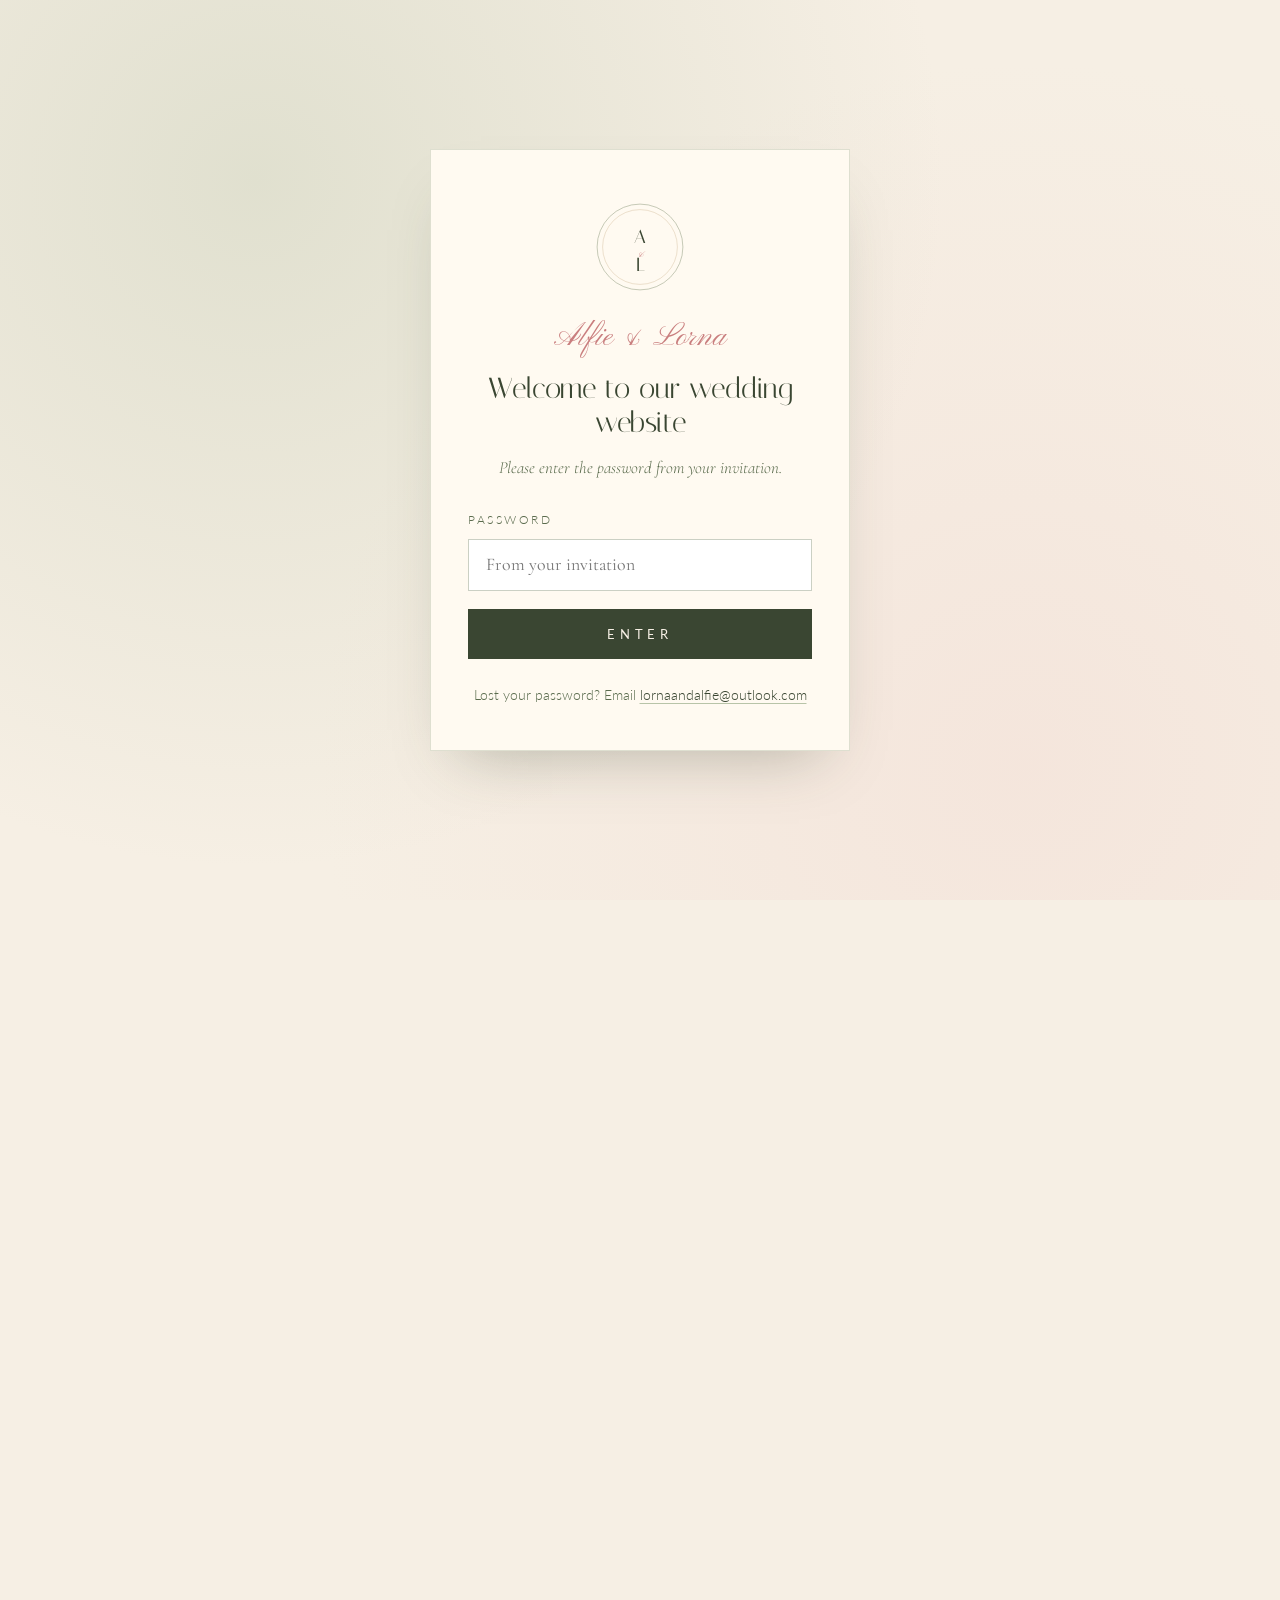
==== index.html @ 6057739e "RSVP reply-by date: 1st September -> 1st October (home widget, RSVP lead + meta tags) Co-Authored-By" ====
<!DOCTYPE html>
<html lang="en-GB">
<head>
  <meta charset="UTF-8" />
  <script>document.documentElement.className += " js";</script>
  <meta name="viewport" content="width=device-width, initial-scale=1.0, viewport-fit=cover" />
  <meta name="theme-color" content="#f6efe4" />
  <!-- Private wedding site. Kept out of search engines: see also robots.txt -->
  <meta name="robots" content="noindex, nofollow" />

  <title>Alfie &amp; Lorna · 15 May 2027 · Fruin Farm, Loch Lomond</title>
  <meta name="description" content="Alfie and Lorna are getting married on Saturday 15 May 2027 at Fruin Farm, Glen Fruin, Loch Lomond. Travel, where to stay, the order of the day and RSVP inside." />
  <link rel="canonical" href="https://www.alflorna.com/" />

  <!-- Social share card (WhatsApp / iMessage / Facebook) -->
  <meta property="og:type" content="website" />
  <meta property="og:site_name" content="Alfie &amp; Lorna" />
  <meta property="og:title" content="Alfie &amp; Lorna · 15 May 2027 · Fruin Farm, Loch Lomond" />
  <meta property="og:description" content="Alfie and Lorna are getting married on Saturday 15 May 2027 at Fruin Farm, Glen Fruin, Loch Lomond. Travel, where to stay, the order of the day and RSVP inside." />
  <meta property="og:locale" content="en_GB" />
  <meta property="og:url" content="https://www.alflorna.com/" />
  <meta property="og:image" content="https://www.alflorna.com/brand_assets/header_glen.jpg" />
  <meta property="og:image:alt" content="Glen Fruin, looking over the hills near Fruin Farm" />
  <meta name="twitter:card" content="summary_large_image" />
  <meta name="twitter:image" content="https://www.alflorna.com/brand_assets/header_glen.jpg" />
  <meta name="twitter:title" content="Alfie &amp; Lorna · 15 May 2027 · Fruin Farm, Loch Lomond" />
  <meta name="twitter:description" content="Alfie and Lorna are getting married on Saturday 15 May 2027 at Fruin Farm, Glen Fruin, Loch Lomond. Travel, where to stay, the order of the day and RSVP inside." />
  <link rel="icon" href="/favicon.svg" type="image/svg+xml" />
  <link rel="preconnect" href="https://fonts.googleapis.com" />
  <link rel="preconnect" href="https://fonts.gstatic.com" crossorigin />
  <link href="https://fonts.googleapis.com/css2?family=Cormorant+Garamond:ital,wght@0,400;0,500;0,600;1,400&family=Italiana&family=Lato:wght@300;400;700&family=Pinyon+Script&display=swap" rel="stylesheet" />
  <link rel="stylesheet" href="styles.css?v=20260729-72" />

  <script type="application/ld+json">
  {
    "@context": "https://schema.org",
    "@type": "Event",
    "name": "The Wedding of Alfie & Lorna",
    "startDate": "2027-05-15T13:30:00+01:00",
    "eventStatus": "https://schema.org/EventScheduled",
    "eventAttendanceMode": "https://schema.org/OfflineEventAttendanceMode",
    "description": "The wedding of Alfie & Lorna at Fruin Farm, Glen Fruin, Loch Lomond, Scotland.",
    "location": {
      "@type": "Place",
      "name": "Fruin Farm",
      "address": {
        "@type": "PostalAddress",
        "streetAddress": "Glen Fruin",
        "addressLocality": "Helensburgh",
        "postalCode": "G84 9EE",
        "addressRegion": "Argyll and Bute",
        "addressCountry": "GB"
      },
      "geo": {
        "@type": "GeoCoordinates",
        "latitude": 56.0157,
        "longitude": -4.7270
      }
    }
  }
  </script>
</head><body class="home">
<!-- ============ INTRO ANIMATION ============ -->
  <div id="intro" class="intro">
    <div class="intro-half intro-left" aria-hidden="true"></div>
    <div class="intro-half intro-right" aria-hidden="true"></div>
    <div class="intro-mark">
      <svg viewBox="0 0 200 200" xmlns="http://www.w3.org/2000/svg">
        <circle cx="100" cy="100" r="78" fill="none" stroke="#7d8a6b" stroke-width="0.8" class="intro-ring" />
        <circle cx="100" cy="100" r="68" fill="none" stroke="#b89968" stroke-width="0.5" class="intro-ring intro-ring-2" />
        <text x="100" y="92" text-anchor="middle" font-family="Italiana, serif" font-size="34" fill="#3a4632">A</text>
        <text x="100" y="118" text-anchor="middle" font-family="Pinyon Script, cursive" font-size="22" fill="#c97e7e" font-style="italic">&amp;</text>
        <text x="100" y="144" text-anchor="middle" font-family="Italiana, serif" font-size="34" fill="#3a4632">L</text>
      </svg>
    </div>
  </div>

<!-- ============ DRIFTING LEAVES BACKDROP ============ -->
  <div class="leaves" aria-hidden="true">
    <span class="leaf leaf-1"></span>
    <span class="leaf leaf-2"></span>
    <span class="leaf leaf-3"></span>
    <span class="leaf leaf-4"></span>
    <span class="leaf leaf-5"></span>
    <span class="leaf leaf-6"></span>
    <span class="leaf leaf-7"></span>
    <span class="leaf leaf-8"></span>
    <span class="leaf leaf-9"></span>
  </div>

  <!-- Right-rail navigator removed -->

<!-- ============ GUEST LOGIN GATE ============ -->
  <div id="gate" class="gate" hidden>
    <div class="gate-card">
      <svg viewBox="0 0 200 200" class="gate-mark" aria-hidden="true">
        <circle cx="100" cy="100" r="78" fill="none" stroke="#7d8a6b" stroke-width="0.8" />
        <circle cx="100" cy="100" r="68" fill="none" stroke="#b89968" stroke-width="0.5" />
        <text x="100" y="92" text-anchor="middle" font-family="Italiana, serif" font-size="34" fill="#3a4632">A</text>
        <text x="100" y="118" text-anchor="middle" font-family="Pinyon Script, cursive" font-size="22" fill="#c97e7e" font-style="italic">&amp;</text>
        <text x="100" y="144" text-anchor="middle" font-family="Italiana, serif" font-size="34" fill="#3a4632">L</text>
      </svg>
      <p class="gate-eyebrow">Alfie &amp; Lorna</p>
      <p class="gate-title">Welcome to our wedding website</p>
      <p class="gate-lead">Please enter the password from your invitation.</p>
      <form id="gate-form" class="gate-form">
        <label>Password
          <input type="password" id="gate-pass" autocomplete="current-password" placeholder="From your invitation" required />
        </label>
        <button type="submit" class="primary-btn">Enter</button>
        <p id="gate-error" class="gate-error" hidden></p>
      </form>
      <p class="gate-help">Lost your password? Email <a href="mailto:lornaandalfie@outlook.com">lornaandalfie@outlook.com</a></p>
    </div>
  </div>

  <div class="nav-backdrop" id="nav-backdrop" aria-hidden="true"></div>

  <main id="site-view">

    <!-- ============ TOP NAV ============ -->
    <nav class="topnav" id="topnav">
      <a href="/" class="brand" aria-label="Alfie and Lorna home">
        <svg viewBox="0 0 140 60" width="140" height="60">
          <text x="70" y="44" text-anchor="middle" font-family="Italiana, serif" font-size="44" fill="currentColor" letter-spacing="2">A<tspan fill="#c97e7e" font-family="Pinyon Script, cursive" font-size="36" dx="6" dy="-4">&amp;</tspan><tspan dx="6" dy="4">L</tspan></text>
        </svg>
      </a>
      <div class="nav-countdown" aria-label="Countdown to the wedding">
        <span class="cd-title">Countdown</span>
        <span class="cd-units"><span><b data-cd="days">--</b>d</span><span><b data-cd="hours">--</b>h</span><span><b data-cd="minutes">--</b>m</span><span><b data-cd="seconds">--</b>s</span></span>
      </div>
      <button class="nav-toggle" id="nav-toggle" aria-label="Open menu" aria-expanded="false">
        <span></span><span></span><span></span>
      </button>
      <ul id="nav-menu">
        <li><a href="/">Home</a></li>
        <li><a href="/day">The Day</a></li>
        <li class="nav-dropdown">
          <button type="button" class="nav-drop-btn" id="nav-drop-btn" aria-expanded="false" aria-haspopup="true">
            Info
            <svg viewBox="0 0 24 24" width="12" height="12" aria-hidden="true"><path d="M5 9 L12 16 L19 9" fill="none" stroke="currentColor" stroke-width="2" stroke-linecap="round" stroke-linejoin="round"/></svg>
          </button>
          <ul class="nav-drop-menu" id="nav-drop-menu" hidden>
            <li><a href="/#story">Our Story</a></li>
            <li><a href="/venue">Venue</a></li>
            <li><a href="/travel">Travel &amp; Stay</a></li>
            <li><a href="/gallery">Gallery</a></li>
            <li><a href="/dress">Dress Code</a></li>
            <li><a href="/faq">FAQs</a></li>
          </ul>
        </li>
        <li><a href="/rsvp" class="nav-rsvp">RSVP</a></li>
      </ul>
    </nav>

<!-- ============ HERO ============ -->
    <header class="hero">
      <div class="hero-bg" aria-hidden="true"></div>
      <div class="hero-wildlife" aria-hidden="true">
        <!-- Branch top-left (shortened) -->
        <svg class="branch branch-tl" viewBox="0 0 300 200">
          <g fill="none" stroke="#5a6b4d" stroke-width="1.4" stroke-linecap="round" class="draw-path">
            <path d="M0 30 Q50 45 110 80" />
            <path d="M70 60 Q85 50 100 55" />
          </g>
          <g class="bloom">
            <ellipse cx="100" cy="55" rx="9" ry="4" fill="#7d8a6b" transform="rotate(-25 100 55)" opacity="0.85"/>
            <circle cx="120" cy="78" r="6" fill="#c97e7e"/>
            <circle cx="115" cy="73" r="3" fill="#e8c4a8"/>
            <circle cx="125" cy="82" r="3" fill="#e8c4a8"/>
          </g>
        </svg>

        <!-- Branch bottom-right -->
        <svg class="branch branch-br" viewBox="0 0 300 200">
          <g fill="none" stroke="#5a6b4d" stroke-width="1.4" stroke-linecap="round" class="draw-path">
            <path d="M300 170 Q240 150 190 120 T80 70" />
            <path d="M230 140 Q215 150 200 145" />
            <path d="M160 105 Q145 115 130 110" />
            <path d="M100 80 Q85 90 70 85" />
          </g>
          <g class="bloom">
            <ellipse cx="200" cy="145" rx="9" ry="4" fill="#7d8a6b" transform="rotate(25 200 145)" opacity="0.85"/>
            <ellipse cx="130" cy="110" rx="9" ry="4" fill="#7d8a6b" transform="rotate(15 130 110)" opacity="0.85"/>
            <circle cx="180" cy="122" r="6" fill="#c97e7e"/>
            <circle cx="175" cy="117" r="3" fill="#e8c4a8"/>
            <circle cx="110" cy="92" r="5" fill="#c97e7e"/>
          </g>
        </svg>

      </div>

      <div class="hero-inner">
        <p class="hero-mini">We're getting married!</p>
        <h1 class="couple-names">
          <span>Alfie</span>
          <span class="amp">&amp;</span>
          <span>Lorna</span>
        </h1>
        <div class="hero-countdown" aria-label="Countdown to the wedding">
          <span class="hc-label">Countdown</span>
          <span class="hc-row">
            <span><b data-cd="days">--</b>d</span>
            <span><b data-cd="hours">--</b>h</span>
            <span><b data-cd="minutes">--</b>m</span>
            <span><b data-cd="seconds">--</b>s</span>
          </span>
        </div>
        <p class="hero-date-num reveal">15 . 05 . 27</p>
        <p class="hero-venue-min reveal">Fruin Farm · Loch Lomond</p>
      </div>
    </header>

    <!-- ============ EXPLORE WIDGETS ============ -->
    <section id="explore" class="section section-blush">
      <p class="section-eyebrow reveal">Find your way</p>
      <h2 class="reveal">Everything you need</h2>
      <p class="lead reveal">We can't wait to celebrate with you. Everything you need is below: timings, travel, where to stay and how to RSVP, each on its own page.</p>
      <div class="widget-grid">
        <a class="widget-card reveal" href="/day">
          <div class="widget-img"><img src="brand_assets/inside_barn.webp" alt="Inside the barn at Fruin Farm, dressed for a wedding" loading="lazy" /></div>
          <div class="widget-body"><h3>The Day</h3><p>The order of celebrations, from 1&nbsp;pm arrival to home time at midnight.</p><span class="widget-btn">See the schedule →</span></div>
        </a>
        <a class="widget-card reveal" href="/venue">
          <div class="widget-img"><img src="brand_assets/outside_barn.jpg" alt="The whitewashed barn at Fruin Farm" loading="lazy" /></div>
          <div class="widget-body"><h3>The Venue</h3><p>A working farm in Glen Fruin, with map and directions.</p><span class="widget-btn">Visit the venue →</span></div>
        </a>
        <a class="widget-card reveal" href="/travel">
          <div class="widget-img"><img src="brand_assets/header_glen.jpg" alt="Morning mist over Glen Fruin" loading="lazy" /></div>
          <div class="widget-body"><h3>Travel &amp; Stay</h3><p>Taxis, trains, the venue's own accommodation list, and how to get home at midnight.</p><span class="widget-btn">Plan your trip →</span></div>
        </a>
        <a class="widget-card reveal" href="/travel#things">
          <div class="widget-img"><img src="brand_assets/alpaca.webp" alt="A Fruin Farm alpaca" loading="lazy" /></div>
          <div class="widget-body"><h3>Things to Do</h3><p>Make a weekend of it. Loch Lomond walks, cruises, distilleries and alpacas.</p><span class="widget-btn">Explore the area →</span></div>
        </a>
        <a class="widget-card reveal" href="/dress">
          <div class="widget-img"><img src="brand_assets/tartan.jpg" alt="Robertson Hunting Ancient tartan" loading="lazy" /></div>
          <div class="widget-body"><h3>Dress Code</h3><p>A Touch of Tartan. What to wear, our colours and both tartans.</p><span class="widget-btn">What to wear →</span></div>
        </a>
        <a class="widget-card reveal" href="/gallery">
          <div class="widget-img"><img src="brand_assets/alfnlorna2.jpg" alt="Alfie and Lorna" loading="lazy" style="object-position: center 10%" /></div>
          <div class="widget-body"><h3>Gallery</h3><p>A few of our favourite photos.</p><span class="widget-btn">Have a look →</span></div>
        </a>
        <a class="widget-card reveal" href="/faq">
          <div class="widget-img"><img src="brand_assets/fruin_farm_lamb.jpg" alt="A lamb at Fruin Farm" loading="lazy" /></div>
          <div class="widget-body"><h3>FAQs &amp; Gifts</h3><p>Children, plus ones, parking and gifts. All the practical questions answered.</p><span class="widget-btn">Read the FAQs →</span></div>
        </a>
        <a class="widget-card widget-card-rsvp reveal" href="/rsvp">
          <div class="widget-body"><h3>RSVP</h3><p>Please reply by 1st October. It only takes a minute.</p><span class="widget-btn widget-btn-light">RSVP now →</span></div>
        </a>
      </div>
    </section>

<!-- Tartan banner (Scottish accent) -->

    <div class="tartan-stripe" aria-hidden="true"></div>

<!-- ============ OUR STORY ============ -->
    <section id="story" class="section section-cream story-section">
      <p class="section-eyebrow reveal">Our Story</p>
      <h2 class="reveal">How we got here</h2>
      <p class="lead reveal">The road to Fruin Farm so far, with more chapters and photos to come.</p>

      <div class="story-tree reveal">
        <svg class="story-svg" viewBox="0 0 1000 1075" xmlns:xlink="http://www.w3.org/1999/xlink" role="img" aria-label="Timeline of Alfie and Lorna's story from meeting in 2022 to marrying in 2027">
          <defs>
            <clipPath id="clip-alfie"><circle cx="80" cy="108" r="55"/></clipPath>
            <clipPath id="clip-lorna"><circle cx="235" cy="108" r="55"/></clipPath>
            <clipPath id="clip-us"><circle cx="500" cy="898" r="145"/></clipPath>
          </defs>

          <g class="tl-node">
            <image href="brand_assets/alfyoung_face.jpg?v=2" x="25" y="53" width="110" height="110" clip-path="url(#clip-alfie)" preserveAspectRatio="xMidYMin slice"/>
            <circle cx="80" cy="108" r="55" fill="none" stroke="#7d8a6b" stroke-width="2.5"/>
            <text x="80" y="36" text-anchor="middle" font-family="'Pinyon Script', cursive" font-size="28" fill="#a85f5f">Alfie</text>
          </g>
          <g class="tl-node">
            <image href="brand_assets/babylorna_face.jpg" x="180" y="53" width="110" height="110" clip-path="url(#clip-lorna)" preserveAspectRatio="xMidYMid slice"/>
            <circle cx="235" cy="108" r="55" fill="none" stroke="#7d8a6b" stroke-width="2.5"/>
            <text x="235" y="36" text-anchor="middle" font-family="'Pinyon Script', cursive" font-size="28" fill="#a85f5f">Lorna</text>
          </g>

          <path d="M80 166 C84 196 104 224 110 252 M235 166 C222 200 154 216 118 250" fill="none" stroke="#7d8a6b" stroke-width="2" stroke-dasharray="6 6" stroke-linecap="round"/>

          <path d="M118 246 C112 258 110 263 110 270 C140 262 170 262 200 270 C250 281 450 259 500 270 C550 281 750 259 800 270 C818 274 834 272 845 270 A55 55 0 0 1 900 325 V415 A55 55 0 0 1 845 470 C834 472 818 476 800 470 C750 459 550 481 500 470 C450 459 250 481 200 470 C182 466 166 468 155 470 A55 55 0 0 0 100 525 V615 A55 55 0 0 0 155 670 C175 664 185 665 200 670 C250 680 450 660 500 670 C550 680 760 662 810 670 C832 673 856 671 880 670 C948 670 956 738 880 762 C790 790 600 782 528 760" fill="none" stroke="#7d8a6b" stroke-width="2.2" stroke-dasharray="7 7" stroke-linecap="round"/>

          <g class="tl-node">
            <rect x="125" y="208" width="150" height="40" rx="20" fill="#fffaf1" stroke="#7d8a6b" stroke-width="2"/>
            <text x="200" y="235" text-anchor="middle" font-size="22" font-family="'Cormorant Garamond', serif" fill="#3a4632">5 July 2022</text>
            <circle cx="200" cy="270" r="7" fill="#c97e7e" stroke="#fffaf1" stroke-width="2"/>
            <text x="200" y="316" text-anchor="middle" font-size="22" font-family="'Cormorant Garamond', serif" font-style="italic" fill="#a85f5f">We met</text>
            </g>
          <g class="tl-node">
            <rect x="425" y="208" width="150" height="40" rx="20" fill="#fffaf1" stroke="#7d8a6b" stroke-width="2"/>
            <text x="500" y="235" text-anchor="middle" font-size="22" font-family="'Cormorant Garamond', serif" fill="#3a4632">Dec 2022</text>
            <circle cx="500" cy="270" r="7" fill="#c97e7e" stroke="#fffaf1" stroke-width="2"/>
            <text x="500" y="316" text-anchor="middle" font-size="22" font-family="'Cormorant Garamond', serif" font-style="italic" fill="#a85f5f">First trip abroad, Bruges</text>
            </g>
          <g class="tl-node">
            <rect x="725" y="208" width="150" height="40" rx="20" fill="#fffaf1" stroke="#7d8a6b" stroke-width="2"/>
            <text x="800" y="235" text-anchor="middle" font-size="22" font-family="'Cormorant Garamond', serif" fill="#3a4632">Aug 2023</text>
            <circle cx="800" cy="270" r="7" fill="#c97e7e" stroke="#fffaf1" stroke-width="2"/>
            <text x="800" y="316" text-anchor="middle" font-size="22" font-family="'Cormorant Garamond', serif" font-style="italic" fill="#a85f5f">3 weeks interrailing in Europe</text>
            </g>
          <g class="tl-node">
            <rect x="725" y="408" width="150" height="40" rx="20" fill="#fffaf1" stroke="#7d8a6b" stroke-width="2"/>
            <text x="800" y="435" text-anchor="middle" font-size="22" font-family="'Cormorant Garamond', serif" fill="#3a4632">1 Dec 2023</text>
            <circle cx="800" cy="470" r="7" fill="#c97e7e" stroke="#fffaf1" stroke-width="2"/>
            <text x="800" y="516" text-anchor="middle" font-size="22" font-family="'Cormorant Garamond', serif" font-style="italic" fill="#a85f5f">We moved in together</text>
            </g>
          <g class="tl-node">
            <rect x="425" y="408" width="150" height="40" rx="20" fill="#fffaf1" stroke="#7d8a6b" stroke-width="2"/>
            <text x="500" y="435" text-anchor="middle" font-size="22" font-family="'Cormorant Garamond', serif" fill="#3a4632">August 2024</text>
            <circle cx="500" cy="470" r="7" fill="#c97e7e" stroke="#fffaf1" stroke-width="2"/>
            <text x="500" y="516" text-anchor="middle" font-size="22" font-family="'Cormorant Garamond', serif" font-style="italic" fill="#a85f5f">3 weeks in the Balkans</text>
            </g>
          <g class="tl-node">
            <rect x="125" y="408" width="150" height="40" rx="20" fill="#f3dcd4" stroke="#c97e7e" stroke-width="2"/>
            <text x="200" y="435" text-anchor="middle" font-size="22" font-family="'Cormorant Garamond', serif" fill="#3a4632">30 Dec 2024</text>
            <circle cx="200" cy="470" r="7" fill="#c97e7e" stroke="#fffaf1" stroke-width="2"/>
            <text x="200" y="516" text-anchor="middle" font-size="22" font-family="'Cormorant Garamond', serif" font-style="italic" fill="#a85f5f">Engaged in Amsterdam!</text>
            </g>
          <g class="tl-node">
            <rect x="125" y="608" width="150" height="40" rx="20" fill="#fffaf1" stroke="#7d8a6b" stroke-width="2"/>
            <text x="200" y="635" text-anchor="middle" font-size="22" font-family="'Cormorant Garamond', serif" fill="#3a4632">August 2025</text>
            <circle cx="200" cy="670" r="7" fill="#c97e7e" stroke="#fffaf1" stroke-width="2"/>
            <text x="200" y="716" text-anchor="middle" font-size="22" font-family="'Cormorant Garamond', serif" font-style="italic" fill="#a85f5f">3 weeks touring Scotland</text>
            </g>
          <g class="tl-node">
            <rect x="425" y="608" width="150" height="40" rx="20" fill="#fffaf1" stroke="#7d8a6b" stroke-width="2"/>
            <text x="500" y="635" text-anchor="middle" font-size="22" font-family="'Cormorant Garamond', serif" fill="#3a4632">August 2026</text>
            <circle cx="500" cy="670" r="7" fill="#c97e7e" stroke="#fffaf1" stroke-width="2"/>
            <text x="500" y="716" text-anchor="middle" font-size="22" font-family="'Cormorant Garamond', serif" font-style="italic" fill="#a85f5f">Cycling the Hebridean Way</text>
            </g>
          <g class="tl-node">
            <rect x="705" y="592" width="200" height="56" rx="28" fill="#f7ecd8" stroke="#b89968" stroke-width="2.5"/>
            <text x="805" y="628" text-anchor="middle" font-size="27" font-family="'Cormorant Garamond', serif" fill="#3a4632">15 May 2027</text>
            <circle cx="805" cy="670" r="7" fill="#c97e7e" stroke="#fffaf1" stroke-width="2"/>
            <text x="805" y="716" text-anchor="middle" font-size="22" font-family="'Cormorant Garamond', serif" font-style="italic" fill="#a85f5f">We're getting married!!!</text>
            </g>

          <g class="tl-node" id="tl-us" style="cursor:pointer">
            <image href="brand_assets/alfnlorna.jpg" x="355" y="753" width="290" height="290" clip-path="url(#clip-us)" preserveAspectRatio="xMidYMid slice"/>
            <circle cx="500" cy="898" r="145" fill="none" stroke="#b89968" stroke-width="4.5"/>
            <text x="705" y="975" text-anchor="middle" font-family="'Pinyon Script', cursive" font-size="36" fill="#a85f5f">Us</text>
          </g>
        </svg>

        <!-- Vertical timeline for narrow screens (scroll up/down, no sideways scroll) -->
        <div class="story-vertical">
          <div class="sv-photos">
            <div class="sv-figure">
              <span class="sv-name">Alfie</span>
              <div class="sv-photo"><img src="brand_assets/alfyoung_face.jpg?v=2" alt="Young Alfie" loading="lazy"></div>
            </div>
            <div class="sv-figure">
              <span class="sv-name">Lorna</span>
              <div class="sv-photo"><img src="brand_assets/babylorna_face.jpg" alt="Baby Lorna" loading="lazy"></div>
            </div>
          </div>
          <svg class="sv-branches" viewBox="0 0 100 60" preserveAspectRatio="none" aria-hidden="true">
            <path d="M35 0 C35 34 50 30 50 60"/>
            <path d="M65 0 C65 34 50 30 50 60"/>
          </svg>
          <div class="sv-listwrap">
          <svg class="sv-snake" preserveAspectRatio="none" aria-hidden="true"><path d=""/></svg>
          <ol class="sv-list">
            <li><span class="sv-date">5 July 2022</span><span class="sv-cap">We met</span></li>
            <li><span class="sv-date">Dec 2022</span><span class="sv-cap">First trip abroad, Bruges</span></li>
            <li><span class="sv-date">Aug 2023</span><span class="sv-cap">3 weeks interrailing in Europe</span></li>
            <li><span class="sv-date">1 Dec 2023</span><span class="sv-cap">We moved in together</span></li>
            <li><span class="sv-date">August 2024</span><span class="sv-cap">3 weeks in the Balkans</span></li>
            <li><span class="sv-date">30 Dec 2024</span><span class="sv-cap">Engaged in Amsterdam!</span></li>
            <li><span class="sv-date">August 2025</span><span class="sv-cap">3 weeks touring Scotland</span></li>
            <li><span class="sv-date">August 2026</span><span class="sv-cap">Cycling the Hebridean Way</span></li>
            <li class="sv-wed"><span class="sv-date">15 May 2027</span><span class="sv-cap">We're getting married!!!</span></li>
          </ol>
          </div>
          <div class="sv-us">
            <div class="sv-photo sv-photo-us"><img src="brand_assets/alfnlorna.jpg" alt="Alfie and Lorna" loading="lazy"></div>
            <span class="sv-name">Us</span>
          </div>
        </div>
      </div>
    </section>


    <div class="tartan-stripe tartan-stripe-footer" aria-hidden="true"></div>

<!-- ============ FOOTER ============ -->
    <footer class="site-footer">
      <div class="footer-mark">
        <svg viewBox="0 0 100 100">
          <circle cx="50" cy="50" r="40" fill="none" stroke="#b89968" stroke-width="0.6"/>
          <text x="50" y="46" text-anchor="middle" font-family="Italiana, serif" font-size="22" fill="#f6efe4">A</text>
          <text x="50" y="62" text-anchor="middle" font-family="Pinyon Script, cursive" font-size="14" fill="#c97e7e">&amp;</text>
          <text x="50" y="78" text-anchor="middle" font-family="Italiana, serif" font-size="22" fill="#f6efe4">L</text>
        </svg>
      </div>
      <p class="footer-line">Alfie &amp; Lorna · Fruin Farm · 15 May 2027</p>
      <p class="muted">Questions? <a href="mailto:lornaandalfie@outlook.com">lornaandalfie@outlook.com</a></p>
      <p class="footer-credit"><span class="saltire" aria-label="Scotland" title="Scotland"></span></p>
      <p class="footer-by">Website by <a href="https://autoeight.ai/" target="_blank" rel="noopener">Autoeight AI</a></p>
    </footer>
  </main>

  <script src="guests.js?v=20260729-5"></script>
  <script src="app.js?v=20260729-27"></script>
</body>
</html>
---- styles.css ----
/* =========================================================
   Alfie & Lorna — elegant, classic, floral, Scottish wildlife
   ========================================================= */

:root {
  --cream: #f6efe4;
  --cream-2: #ede4d3;
  --paper: #fffaf1;
  --sage: #b8c4a8;
  --sage-deep: #7d8a6b;
  --sage-deeper: #5a6b4d;
  --forest: #3a4632;
  --blush: #f3dcd4;
  --blush-soft: #faece6;
  --blush-deep: #c97e7e;
  --peach: #e8c4a8;
  --fox: #a85a3a;
  --gold: #b89968;
  --ink: #2a2620;

  --serif: 'Cormorant Garamond', 'Garamond', serif;
  --display: 'Italiana', 'Cormorant Garamond', serif;
  --script: 'Pinyon Script', 'Brush Script MT', cursive;
  --sans: 'Lato', system-ui, sans-serif;

  --shadow-soft: 0 20px 50px -25px rgba(58, 70, 50, 0.25);
  --shadow-lift: 0 30px 60px -30px rgba(58, 70, 50, 0.35);
}

* { box-sizing: border-box; }

html { scroll-behavior: smooth; }

html, body {
  margin: 0;
  padding: 0;
  background: var(--cream);
  color: var(--ink);
  font-family: var(--sans);
  font-weight: 300;
  line-height: 1.7;
  font-size: 17px;
  -webkit-font-smoothing: antialiased;
  overflow-x: hidden;
}

/* Subtle paper texture */
body::before {
  content: "";
  position: fixed;
  inset: 0;
  pointer-events: none;
  z-index: 1;
  opacity: 0.35;
  mix-blend-mode: multiply;
  background-image:
    radial-gradient(circle at 20% 30%, rgba(184, 153, 104, 0.05) 1px, transparent 1px),
    radial-gradient(circle at 70% 80%, rgba(125, 138, 107, 0.05) 1px, transparent 1px);
  background-size: 4px 4px, 7px 7px;
}

h1, h2, h3, h4 {
  font-family: var(--serif);
  font-weight: 500;
  letter-spacing: 0.01em;
  margin: 0 0 0.6em;
  color: var(--forest);
}

/* .page-title is the single <h1> on the inner pages. It must render exactly
   like an h2 — the change is document structure, not design. */
h2,
.page-title {
  font-family: var(--display);
  font-size: clamp(2.2rem, 5vw, 4rem);
  text-align: center;
  margin-bottom: 0.4em;
  line-height: 1.05;
}

h3 { font-size: 1.4rem; font-style: italic; font-weight: 500; }
h4 { font-size: 1.2rem; font-style: italic; font-weight: 500; }

a {
  color: var(--forest);
  text-decoration: underline;
  text-decoration-color: var(--sage);
  text-underline-offset: 3px;
  transition: color .25s, text-decoration-color .25s;
}
a:hover { color: var(--blush-deep); text-decoration-color: var(--blush-deep); }

.section-eyebrow {
  text-align: center;
  font-family: var(--script);
  font-size: 2rem;
  color: var(--blush-deep);
  margin: 0 0 0.2em;
  letter-spacing: 0.02em;
}

.lead {
  text-align: center;
  font-family: var(--serif);
  font-style: italic;
  font-size: clamp(1.05rem, 1.6vw, 1.25rem);
  color: var(--sage-deeper);
  max-width: 680px;
  margin: 0 auto 3.5rem;
}

.subhead {
  text-align: center;
  font-family: var(--display);
  font-size: clamp(1.6rem, 3vw, 2.2rem);
  margin: 5rem 0 2rem;
  color: var(--forest);
}

.amp {
  font-family: var(--script);
  color: var(--blush-deep);
  font-weight: 400;
  margin: 0 0.18em;
}

/* =========================================================
   INTRO ANIMATION
   ========================================================= */
.intro {
  position: fixed;
  inset: 0;
  z-index: 1000;
  overflow: hidden;
  pointer-events: none;            /* never blocks the site underneath */
}
/* Two cream panels that part like opening a book, revealing the site */
.intro-half {
  position: absolute;
  top: 0;
  bottom: 0;
  width: 50.5%;                    /* slight overlap so there's no centre seam */
  background: var(--cream);
  will-change: transform;
}
.intro-left {
  left: 0;
  animation: bookLeft 1.15s 2s cubic-bezier(0.66, 0, 0.2, 1) forwards;
}
.intro-right {
  right: 0;
  animation: bookRight 1.15s 2s cubic-bezier(0.66, 0, 0.2, 1) forwards;
}
.intro-mark {
  position: absolute;
  top: 50%;
  left: 50%;
  width: 200px;
  height: 200px;
  transform: translate(-50%, -50%);
  animation: introScale 1.6s ease-out, markOut 0.55s 1.85s ease-in forwards;
}
.intro-ring {
  transform-origin: center;
  animation: ringDraw 1.4s ease-out;
}
.intro-ring-2 { animation-delay: 0.2s; animation-fill-mode: backwards; }
.intro-mark text {
  opacity: 0;
  animation: textIn 0.8s 0.6s forwards;
}
.intro.is-done { display: none; }

@keyframes bookLeft  { to { transform: translateX(-100%); } }
@keyframes bookRight { to { transform: translateX(100%); } }
@keyframes markOut {
  to { opacity: 0; transform: translate(-50%, -50%) scale(1.08); }
}
@keyframes introScale {
  from { opacity: 0; transform: translate(-50%, -50%) scale(0.85); }
  to   { opacity: 1; transform: translate(-50%, -50%) scale(1); }
}
@keyframes ringDraw {
  from { stroke-dasharray: 500; stroke-dashoffset: 500; opacity: 0; }
  to { stroke-dasharray: 500; stroke-dashoffset: 0; opacity: 1; }
}
@keyframes textIn { to { opacity: 1; } }

/* =========================================================
   DRIFTING LEAVES
   ========================================================= */
.leaves {
  position: fixed;
  inset: 0;
  pointer-events: none;
  z-index: 2;
  overflow: hidden;
  /* Hint to the compositor that this layer animates — keeps it on the GPU. */
  contain: strict;
}
/* A real-looking leaf: asymmetric blade, midrib, side veins and a stem.
   The span falls slowly; its ::before sways like a leaf on the air.
   Everything stays transform/opacity-only for compositing. */
.leaf {
  position: absolute;
  top: -10%;
  width: 22px;
  height: 28px;
  opacity: 0;
  /* ease-in gives the fall a gravitational pull (accelerates downward) */
  animation: leafFall var(--fall, 40s) cubic-bezier(0.38, 0.03, 0.9, 0.72) infinite;
  animation-delay: var(--delay, 0s);
  will-change: transform, opacity;
  transform: translate3d(0, 0, 0);
  backface-visibility: hidden;
}
.leaf::before {
  content: "";
  display: block;
  width: 100%;
  height: 100%;
  transform: scale(var(--leaf-scale, 1));
  background: no-repeat center / contain;
  /* Real leaf photos (cut to transparency) */
  background-image: url("brand_assets/leaf_cut.png");
  animation: leafSway var(--sway, 5.4s) ease-in-out infinite alternate;
}
/* A second leaf shape (transparent sycamore) mixed among the green */
.leaf-2::before,
.leaf-4::before,
.leaf-6::before,
.leaf-8::before {
  background-image: url("brand_assets/pngtree-sycamore-leaf-wide-and-lobed-isolated-on-transparent-background-png-image_21221949.png");
}

/* Staggered delays keep several leaves falling top→bottom at any moment,
   with varied speed, size and sway for a natural look. */
.leaf-1 { left: 8%;  --delay: 0s;  --fall: 22s; --sway: 5.1s; --leaf-scale: 1;    }
.leaf-2 { left: 20%; --delay: 12s; --fall: 27s; --sway: 6.2s; --leaf-scale: 0.8;  }
.leaf-3 { left: 33%; --delay: 5s;  --fall: 24s; --sway: 4.8s; --leaf-scale: 1.05; }
.leaf-4 { left: 46%; --delay: 17s; --fall: 29s; --sway: 5.8s; --leaf-scale: 0.9;  }
.leaf-5 { left: 58%; --delay: 8s;  --fall: 25s; --sway: 5.5s; --leaf-scale: 0.7;  }
.leaf-6 { left: 70%; --delay: 20s; --fall: 31s; --sway: 6.6s; --leaf-scale: 0.95; }
.leaf-7 { left: 82%; --delay: 3s;  --fall: 23s; --sway: 5.3s; --leaf-scale: 1.1;  }
.leaf-8 { left: 92%; --delay: 15s; --fall: 28s; --sway: 6.0s; --leaf-scale: 0.75; }
.leaf-9 { left: 26%; --delay: 24s; --fall: 33s; --sway: 5.7s; --leaf-scale: 0.85; }

/* Slow fall straight down the compositor; gentle horizontal wander built
   into the sway. Subtle: barely-there opacity, no full rotations. */
@keyframes leafFall {
  0%   { transform: translate3d(0, -6vh, 0); opacity: 0; }
  6%   { opacity: 0.32; }
  25%  { transform: translate3d(5vw, 24vh, 0); }
  50%  { transform: translate3d(-3vw, 52vh, 0); }
  75%  { transform: translate3d(6vw, 80vh, 0); }
  84%  { opacity: 0.32; }
  100% { transform: translate3d(2vw, 114vh, 0); opacity: 0; }
}
@keyframes leafSway {
  0%   { transform: scale(var(--leaf-scale, 1)) rotate(-58deg) translateX(-16px); }
  50%  { transform: scale(var(--leaf-scale, 1)) rotate(20deg)  translateX(4px); }
  100% { transform: scale(var(--leaf-scale, 1)) rotate(74deg)  translateX(16px); }
}

/* Pause the animation entirely when the tab is hidden — saves CPU/battery. */
.leaves[data-paused="1"] .leaf { animation-play-state: paused; }

/* Drop two leaves on small screens — fewer composited layers, smoother scroll. */
@media (max-width: 720px) {
  .leaf-4, .leaf-5, .leaf-6, .leaf-7, .leaf-8, .leaf-9 { display: none; }
}

/* =========================================================
   TOP NAV
   ========================================================= */
.topnav {
  position: fixed;
  top: 0;
  left: 0;
  right: 0;
  z-index: 100;
  display: flex;
  align-items: center;
  justify-content: space-between;
  padding: 1.2rem 2rem;
  transition: background .35s, box-shadow .35s, padding .35s;
}
.topnav.scrolled {
  background: rgba(246, 239, 228, 0.92);
  backdrop-filter: blur(10px);
  -webkit-backdrop-filter: blur(10px);
  box-shadow: 0 2px 20px -10px rgba(58, 70, 50, 0.2);
  padding: 0.7rem 2rem;
}
.topnav .brand {
  color: var(--forest);
  display: flex;
  align-items: center;
  text-decoration: none;
  transition: transform .3s, color .3s;
}
.topnav .brand:hover { transform: scale(1.04); color: var(--blush-deep); }
.topnav .brand svg { display: block; transition: width .35s, height .35s; }
.topnav.scrolled .brand svg { width: 100px; height: 44px; }
.topnav ul {
  list-style: none;
  display: flex;
  gap: 1.8rem;
  margin: 0;
  padding: 0;
}
.topnav a {
  position: relative;
  font-family: var(--sans);
  font-size: 0.74rem;
  letter-spacing: 0.22em;
  text-transform: uppercase;
  color: var(--forest);
  text-decoration: none;
  padding: 4px 0;
}
.topnav a::after {
  content: "";
  position: absolute;
  left: 50%;
  bottom: -2px;
  width: 0;
  height: 1px;
  background: var(--blush-deep);
  transition: width .35s, left .35s;
}
.topnav a:hover { color: var(--blush-deep); }
.topnav a:hover::after { width: 100%; left: 0; }

.nav-toggle {
  display: none;
  background: none;
  border: none;
  cursor: pointer;
  width: 28px;
  height: 22px;
  position: relative;
  padding: 0;
}
.nav-toggle span {
  display: block;
  position: absolute;
  left: 0;
  width: 100%;
  height: 2.5px;
  border-radius: 2px;
  background: var(--forest);
  box-shadow: 0 1px 2px rgba(0, 0, 0, 0.28);   /* readable on any background */
  transition: transform .3s, opacity .3s, top .3s;
}
.nav-toggle span:nth-child(1) { top: 4px; }
.nav-toggle span:nth-child(2) { top: 11px; }
.nav-toggle span:nth-child(3) { top: 18px; }
.nav-toggle.is-open span:nth-child(1) { top: 11px; transform: rotate(45deg); }
.nav-toggle.is-open span:nth-child(2) { opacity: 0; }
.nav-toggle.is-open span:nth-child(3) { top: 11px; transform: rotate(-45deg); }

/* Menu dismiss scrim — only used on mobile (see media query below) */
.nav-backdrop { display: none; }

/* =========================================================
   HERO
   ========================================================= */
.hero {
  position: relative;
  min-height: 100vh;
  display: flex;
  flex-direction: column;
  overflow: hidden;
}
.hero-bg {
  position: absolute;
  inset: 0;
  background:
    radial-gradient(ellipse at 30% 20%, rgba(243, 220, 212, 0.55) 0%, transparent 50%),
    radial-gradient(ellipse at 70% 80%, rgba(184, 196, 168, 0.55) 0%, transparent 55%),
    linear-gradient(180deg, #fbf6ec 0%, var(--cream) 100%);
}

/* Glen Fruin panorama — framed at its natural size so it stays sharp */
.hero-photo {
  width: min(1000px, 92vw);
  margin: 2.4rem auto 0;
}
.hero-photo img {
  display: block;
  width: 100%;
  height: clamp(200px, 32vh, 330px);
  object-fit: cover;
  object-position: center 55%;
  border-radius: 14px;
  border: 1px solid rgba(125, 138, 107, 0.3);
  box-shadow: var(--shadow-lift);
}

.hero-wildlife { position: absolute; inset: 0; pointer-events: none; }

.branch {
  position: absolute;
  width: 40vw;
  max-width: 540px;
  min-width: 280px;
  opacity: 0.85;
}
.branch-tl { top: 0; left: 0; }
.branch-br { bottom: 0; right: 0; transform: scale(-1, 1); }
.branch-br > g { transform-origin: center; }
.draw-path path {
  stroke-dasharray: 600;
  stroke-dashoffset: 600;
  animation: drawPath 2.4s 2s ease-out forwards;
}
.bloom { opacity: 0; animation: bloomIn 1.2s 3.6s ease-out forwards; }

@keyframes drawPath { to { stroke-dashoffset: 0; } }
@keyframes bloomIn  { from { opacity: 0; transform: scale(0.8); } to { opacity: 1; transform: scale(1); } }

/* (fox + flying birds removed — only the small kingfisher remains) */

.hero-inner {
  position: relative;
  z-index: 5;
  flex: 1;
  display: flex;
  flex-direction: column;
  align-items: center;
  justify-content: center;
  text-align: center;
  padding: 7rem 1.5rem 4rem;
}

.eyebrow {
  font-family: var(--script);
  font-size: 1.7rem;
  color: var(--blush-deep);
  margin: 0 0 0.4rem;
  letter-spacing: 0.02em;
}

.couple-names {
  font-family: var(--display);
  font-size: clamp(3.8rem, 11vw, 7.5rem);
  font-weight: 400;
  margin: 0;
  line-height: 1;
  color: var(--forest);
  display: flex;
  flex-wrap: wrap;
  justify-content: center;
  gap: 0 0.15em;
}
.couple-names > span {
  display: inline-block;
}
.couple-names > span:nth-child(2) { color: var(--blush-deep); font-family: var(--script); font-size: 0.7em; align-self: center; }

/* One-off, low-key warm flame that sweeps across the names left → right on
   first load (added/removed by JS after the intro). */
.home .couple-names.flame span {
  color: transparent;
  -webkit-text-fill-color: transparent;
  background-image: linear-gradient(100deg,
    #fdfaf3 0%,  #fdfaf3 42%,
    #edcaa6 47%, #f6e3ca 50%, #edcaa6 53%,
    #fdfaf3 58%, #fdfaf3 100%);
  -webkit-background-clip: text;
  background-clip: text;
  background-size: 300% 100%;
  background-position: 100% 0;
  text-shadow: none;
  animation: nameFlame 2s ease-out forwards;
}
.home .couple-names.flame span:nth-child(1) { animation-delay: 0s; }
.home .couple-names.flame span:nth-child(2) { animation-delay: .35s; }
.home .couple-names.flame span:nth-child(3) { animation-delay: .7s; }
@keyframes nameFlame {
  from { background-position: 100% 0; }
  to   { background-position: 0% 0; }
}

.hero-divider {
  display: flex;
  align-items: center;
  gap: 1rem;
  margin: 2rem 0 1.4rem;
  width: min(360px, 80vw);
}
.hero-divider span {
  flex: 1;
  height: 1px;
  background: linear-gradient(90deg, transparent, var(--sage-deep), transparent);
}
.hero-divider svg { animation: starSpin 8s ease-in-out infinite; }
@keyframes starSpin { 0%,100% { transform: rotate(0); } 50% { transform: rotate(180deg); } }

.hero-date {
  font-family: var(--serif);
  font-size: clamp(1.1rem, 1.6vw, 1.4rem);
  font-style: italic;
  margin: 0 0 0.5rem;
  color: var(--forest);
  letter-spacing: 0.04em;
}
.hero-venue {
  font-family: var(--sans);
  font-size: 0.78rem;
  letter-spacing: 0.35em;
  text-transform: uppercase;
  color: var(--sage-deeper);
  margin: 0;
}

/* Countdown */
.countdown {
  display: flex;
  gap: 1.4rem;
  margin: 3rem 0 2.5rem;
  flex-wrap: wrap;
  justify-content: center;
}
.cd-block {
  min-width: 80px;
  padding: 1.1rem 1.4rem;
  background: rgba(255, 250, 241, 0.7);
  backdrop-filter: blur(6px);
  border: 1px solid rgba(125, 138, 107, 0.2);
  text-align: center;
  transition: transform .3s, box-shadow .3s;
}
.cd-block:hover { transform: translateY(-4px); box-shadow: var(--shadow-soft); }
.cd-num {
  display: block;
  font-family: var(--display);
  font-size: 2.2rem;
  color: var(--forest);
  line-height: 1;
}
.cd-lbl {
  display: block;
  margin-top: 0.4rem;
  font-family: var(--sans);
  font-size: 0.65rem;
  letter-spacing: 0.3em;
  text-transform: uppercase;
  color: var(--sage-deeper);
}

.hero-actions {
  display: flex;
  flex-direction: column;
  align-items: center;
  gap: 1.4rem;
  margin-top: 1.4rem;
}

.hero-rsvp {
  display: inline-flex;
  align-items: center;
  gap: 0.7rem;
  padding: 1.1rem 3.2rem;
  background: var(--forest);
  color: var(--cream);
  font-family: var(--sans);
  font-size: 0.85rem;
  letter-spacing: 0.4em;
  text-transform: uppercase;
  text-decoration: none;
  position: relative;
  overflow: hidden;
  border: 1px solid var(--forest);
  box-shadow: 0 14px 30px -12px rgba(58, 70, 50, 0.45);
  transition: transform .3s, background .3s, box-shadow .3s, letter-spacing .3s;
}
.hero-rsvp::before {
  content: "";
  position: absolute;
  inset: 0;
  background: linear-gradient(135deg, transparent 40%, rgba(255,255,255,0.3), transparent 60%);
  transform: translateX(-100%);
  transition: transform .7s;
}
.hero-rsvp:hover {
  background: var(--blush-deep);
  border-color: var(--blush-deep);
  color: var(--cream);
  transform: translateY(-3px);
  letter-spacing: 0.45em;
  box-shadow: 0 20px 40px -14px rgba(201, 126, 126, 0.6);
}
.hero-rsvp:hover::before { transform: translateX(100%); }
.hero-rsvp svg { transition: transform .3s; }
.hero-rsvp:hover svg { transform: translateX(4px); }

.hero-cta {
  display: inline-flex;
  align-items: center;
  gap: 0.5rem;
  font-family: var(--sans);
  font-size: 0.72rem;
  letter-spacing: 0.35em;
  text-transform: uppercase;
  text-decoration: none;
  color: var(--sage-deeper);
  padding: 0.6rem 0;
  position: relative;
}
.hero-cta::after {
  content: "";
  position: absolute;
  left: 0;
  bottom: 0;
  width: 100%;
  height: 1px;
  background: var(--sage-deeper);
  transform-origin: center;
  animation: pulseLine 2.5s ease-in-out infinite;
}
.hero-cta svg { animation: bounceY 2.5s ease-in-out infinite; }
@keyframes pulseLine { 0%,100% { transform: scaleX(0.6); opacity: 0.5; } 50% { transform: scaleX(1); opacity: 1; } }
@keyframes bounceY { 0%,100% { transform: translateY(0); } 50% { transform: translateY(4px); } }

/* =========================================================
   QUOTE STRIP
   ========================================================= */
.quote-strip {
  background: var(--paper);
  padding: 5rem 1.5rem;
  text-align: center;
}
.quote-frame {
  max-width: 720px;
  margin: 0 auto;
}
.quote-flourish { width: 100%; max-width: 400px; height: 30px; }
.quote-flourish.flip { transform: rotate(180deg); }
.quote {
  font-family: var(--serif);
  font-style: italic;
  font-size: clamp(1.2rem, 2.5vw, 1.8rem);
  color: var(--forest);
  margin: 1.5rem 0;
  line-height: 1.5;
}
.quote-author {
  font-family: var(--sans);
  font-size: 0.75rem;
  letter-spacing: 0.3em;
  text-transform: uppercase;
  color: var(--sage-deeper);
  margin: 0;
}

/* =========================================================
   SECTIONS — base
   ========================================================= */
.section {
  padding: 7rem 1.5rem;
  position: relative;
  overflow: hidden;
}
.section-cream { background: var(--cream); }
.section-sage { background: linear-gradient(180deg, #d8dec9 0%, #c8d2b6 100%); }
.section-blush { background: linear-gradient(180deg, var(--blush-soft) 0%, var(--blush) 100%); }

.section-decor { position: absolute; pointer-events: none; }
.section-decor-tl { top: 30px; left: 30px; width: 200px; opacity: 0.5; }
.section-decor svg { width: 100%; height: 100%; }

/* Flower photo decoration (Day page, top-left) */
.section-decor-photo { opacity: 0.95; width: clamp(140px, 16vw, 220px); z-index: 1; }
.section-decor-photo img {
  display: block;
  width: 100%;
  height: auto;
  border-radius: 14px;
  box-shadow: 0 14px 34px -16px rgba(30, 38, 26, 0.55);
}

.floral-divider {
  display: flex;
  justify-content: center;
  margin: 0 auto 2rem;
  max-width: 320px;
}
.floral-divider svg { width: 100%; height: auto; }
.floral-divider .draw-path {
  stroke-dasharray: 400;
  stroke-dashoffset: 400;
  transition: stroke-dashoffset 1.6s ease-out;
}
.reveal.is-visible .floral-divider .draw-path,
.floral-divider.reveal.is-visible .draw-path { stroke-dashoffset: 0; }
.floral-divider .bloom-center {
  opacity: 0;
  transform-origin: 150px 25px;
  transform: scale(0.5);
  transition: opacity 0.8s 1s, transform 0.8s 1s;
}
.reveal.is-visible .floral-divider .bloom-center,
.floral-divider.reveal.is-visible .bloom-center { opacity: 1; transform: scale(1); }

/* =========================================================
   STORY / TIMELINE
   ========================================================= */
.timeline {
  position: relative;
  max-width: 720px;
  margin: 4rem auto 0;
  padding-left: 30px;
}
.timeline::before {
  content: "";
  position: absolute;
  left: 8px;
  top: 8px;
  bottom: 8px;
  width: 1px;
  background: linear-gradient(180deg, transparent, var(--sage-deep) 10%, var(--sage-deep) 90%, transparent);
}
.tl-item {
  position: relative;
  margin-bottom: 3rem;
}
.tl-item:last-child { margin-bottom: 0; }
.tl-dot {
  position: absolute;
  left: -30px;
  top: 6px;
  width: 18px;
  height: 18px;
  border-radius: 50%;
  background: var(--paper);
  border: 1.5px solid var(--sage-deep);
}
.tl-dot::after {
  content: "";
  position: absolute;
  inset: 4px;
  border-radius: 50%;
  background: var(--blush-deep);
  transform: scale(0);
  transition: transform .6s ease-out;
}
.tl-item.is-visible .tl-dot::after { transform: scale(1); }
.tl-dot-final { border-color: var(--blush-deep); }
.tl-dot-final::after { background: var(--blush-deep); }

.tl-content {
  background: var(--paper);
  padding: 1.6rem 1.8rem;
  border: 1px solid var(--cream-2);
  transition: transform .35s, box-shadow .35s;
}
.tl-content:hover { transform: translateY(-3px); box-shadow: var(--shadow-soft); }
.tl-date {
  font-family: var(--script);
  color: var(--blush-deep);
  font-size: 1.2rem;
  margin: 0 0 0.2rem;
}
.tl-content h3 { color: var(--forest); margin: 0 0 0.6rem; }
.tl-content p { margin: 0; }

/* =========================================================
   SCHEDULE
   ========================================================= */
.schedule {
  list-style: none;
  padding: 0;
  margin: 3rem auto 0;
  max-width: 680px;
}
.schedule li {
  display: grid;
  grid-template-columns: 50px 110px 1fr;
  align-items: center;
  gap: 1.4rem;
  padding: 1.4rem 0;
  border-bottom: 1px dashed rgba(58, 70, 50, 0.25);
}
.schedule li:last-child { border-bottom: none; }
.sch-icon {
  width: 44px;
  height: 44px;
  display: flex;
  align-items: center;
  justify-content: center;
  background: rgba(255, 250, 241, 0.6);
  border-radius: 50%;
  color: var(--forest);
  transition: transform .35s, background .35s;
}
.sch-icon svg { width: 24px; height: 24px; }
.schedule li:hover .sch-icon { transform: rotate(-8deg) scale(1.1); background: var(--paper); }
.schedule .time {
  font-family: var(--display);
  font-size: 1.5rem;
  color: var(--forest);
}
.sch-text { display: flex; flex-direction: column; gap: 0.15rem; }
.sch-text strong {
  font-family: var(--serif);
  font-style: italic;
  font-weight: 500;
  font-size: 1.1rem;
  color: var(--forest);
}
.sch-text span {
  font-family: var(--sans);
  font-size: 0.9rem;
  color: var(--ink);
  opacity: 0.8;
}

/* =========================================================
   VENUE
   ========================================================= */
.venue-feature {
  max-width: 1100px;
  margin: 3rem auto 4rem;
  display: grid;
  grid-template-columns: 1fr 1fr;
  gap: 3rem;
  align-items: center;
}
.venue-illustration {
  border: 1px solid var(--cream-2);
  background: var(--paper);
  overflow: hidden;
  transition: transform .5s;
}
.venue-illustration:hover { transform: scale(1.02); }
.venue-illustration svg { width: 100%; height: auto; display: block; }
.venue-feature-text h3 { color: var(--blush-deep); }
.venue-address {
  font-family: var(--script);
  color: var(--sage-deeper);
  font-size: 1.5rem;
  margin-top: 1rem;
}

.venue-grid {
  display: grid;
  grid-template-columns: repeat(auto-fit, minmax(260px, 1fr));
  gap: 2rem;
  max-width: 1100px;
  margin: 0 auto;
}
.venue-card,
.travel-card,
.stay-card,
.thing,
.dress-card,
.story-card {
  background: var(--paper);
  padding: 2.2rem 2rem;
  border: 1px solid var(--cream-2);
  transition: transform .35s, box-shadow .35s, border-color .35s;
}
.venue-card:hover,
.travel-card:hover,
.stay-card:hover,
.thing:hover,
.dress-card:hover,
.story-card:hover {
  transform: translateY(-6px);
  box-shadow: var(--shadow-lift);
  border-color: var(--sage);
}
.card-icon, .thing-icon {
  width: 50px;
  height: 50px;
  margin-bottom: 1.2rem;
  color: var(--sage-deeper);
  transition: transform .35s, color .35s;
}
.card-icon svg, .thing-icon svg { width: 100%; height: 100%; }
.venue-card:hover .card-icon,
.thing:hover .thing-icon {
  color: var(--blush-deep);
  transform: scale(1.1) rotate(-5deg);
}
.venue-card h3, .thing h3 { color: var(--forest); }

/* =========================================================
   TRAVEL & STAY
   ========================================================= */
.rsvp-decor { position: relative; }
.wl-squirrel {
  position: absolute;
  top: -50px;
  right: 8%;
  width: 100px;
  opacity: 0.85;
  animation: squirrelBob 4s ease-in-out infinite;
}
@keyframes squirrelBob {
  0%,100% { transform: translateY(0) rotate(0); }
  50% { transform: translateY(-8px) rotate(-3deg); }
}

.travel-grid, .stay-grid {
  display: grid;
  grid-template-columns: repeat(auto-fit, minmax(240px, 1fr));
  gap: 1.6rem;
  max-width: 1100px;
  margin: 0 auto;
}
.travel-card h3 { color: var(--blush-deep); }
.stay-tier {
  font-family: var(--serif);
  font-style: italic;
  font-weight: 600;
  color: var(--sage-deeper);
  font-size: 0.98rem;
  letter-spacing: 0.01em;
  margin: 0 0 0.4rem;
}
.stay-card h4 { color: var(--forest); margin-bottom: 0.5rem; }

/* =========================================================
   THINGS TO DO
   ========================================================= */
.things-grid {
  display: grid;
  grid-template-columns: repeat(auto-fit, minmax(260px, 1fr));
  gap: 2rem;
  max-width: 1100px;
  margin: 0 auto;
}

/* =========================================================
   GALLERY
   ========================================================= */
.gallery {
  display: grid;
  grid-template-columns: repeat(3, 1fr);
  gap: 1rem;
  max-width: 1100px;
  margin: 2rem auto 1.5rem;
}
.gal-item { transition: transform .4s; }
.gal-item:hover { transform: translateY(-5px) scale(1.02); }
.gal-placeholder {
  aspect-ratio: 1;
  background:
    linear-gradient(135deg, rgba(255,250,241,0.4) 0%, rgba(255,250,241,0.1) 100%),
    repeating-linear-gradient(45deg, rgba(255,255,255,0.2) 0 2px, transparent 2px 12px),
    var(--sage);
  display: flex;
  align-items: center;
  justify-content: center;
  color: var(--paper);
  font-family: var(--display);
  font-size: 1.4rem;
  letter-spacing: 0.1em;
  position: relative;
  overflow: hidden;
}
.gal-placeholder::after {
  content: "";
  position: absolute;
  inset: 0;
  background: linear-gradient(135deg, transparent 40%, rgba(255,255,255,0.25), transparent 60%);
  transform: translateX(-100%);
  transition: transform .8s;
}
.gal-item:hover .gal-placeholder::after { transform: translateX(100%); }
.gal-tall { aspect-ratio: 3/4; }
.gal-wide { aspect-ratio: 4/3; }
.gallery-note {
  text-align: center;
  font-family: var(--serif);
  font-style: italic;
  color: var(--paper);
  margin-top: 1.5rem;
}
.gallery-note code {
  font-family: 'Courier New', monospace;
  background: rgba(58, 70, 50, 0.25);
  padding: 0.1em 0.4em;
  border-radius: 3px;
  font-size: 0.9em;
}

/* =========================================================
   DRESS CODE
   ========================================================= */
.dress-grid {
  display: grid;
  grid-template-columns: 1fr 1fr;
  gap: 2rem;
  max-width: 900px;
  margin: 0 auto;
}
.swatch-row {
  display: flex;
  gap: 0.5rem;
  margin-bottom: 1.2rem;
}
.swatch {
  width: 38px;
  height: 38px;
  border-radius: 50%;
  border: 2px solid var(--paper);
  box-shadow: 0 2px 8px rgba(0,0,0,0.1);
  transition: transform .35s;
}
.swatch:hover { transform: scale(1.18); }
.dress-card h3 { color: var(--blush-deep); }
.dress-card ul { padding-left: 1.1rem; margin: 0.5rem 0 0; }
.dress-card li { margin-bottom: 0.6rem; }

/* =========================================================
   RSVP
   ========================================================= */
.rsvp-frame {
  max-width: 720px;
  margin: 0 auto;
  background: var(--paper);
  padding: 3.5rem 3rem;
  border: 1px solid var(--cream-2);
  box-shadow: var(--shadow-soft);
  position: relative;
}
.rsvp-frame::before, .rsvp-frame::after {
  content: "";
  position: absolute;
  width: 60px;
  height: 60px;
  border: 1px solid var(--gold);
}
.rsvp-frame::before { top: 12px; left: 12px; border-right: none; border-bottom: none; }
.rsvp-frame::after { bottom: 12px; right: 12px; border-left: none; border-top: none; }
.rsvp-frame .section-eyebrow {
  font-family: var(--serif);
  font-style: italic;
  font-size: 1.35rem;
  letter-spacing: 0.06em;
}

/* ===== RSVP accept / decline celebration ===== */
.rsvp-fx {
  position: absolute;
  inset: 0;
  z-index: 5;
  pointer-events: none;
  opacity: 0;
}
.rsvp-frame.is-accepted { --fx: #2fae57; --fx-glow: rgba(47, 174, 87, 0.85); }
.rsvp-frame.is-declined { --fx: #d8433f; }

/* Accept: green glow on the frame while the canvas comet circles it. */
.rsvp-frame.is-accepted {
  border-color: var(--fx);
  box-shadow: var(--shadow-soft), 0 0 18px -2px var(--fx-glow);
  transition: border-color 0.4s ease, box-shadow 0.4s ease;
}
/* Decline: a faded red outline with a soft neon glow that gently breathes
   and fades outward into the page. */
.rsvp-frame.is-declined {
  border-color: rgba(216, 67, 63, 0.5);
  transition: border-color 0.5s ease;
  animation: rsvpDeclineNeon 3.2s ease-in-out infinite;
}
@keyframes rsvpDeclineNeon {
  0%, 100% {
    box-shadow:
      0 0 0 1px rgba(216, 67, 63, 0.40),
      0 0 12px 2px rgba(216, 67, 63, 0.30),
      0 0 30px 8px rgba(216, 67, 63, 0.15),
      0 0 62px 22px rgba(216, 67, 63, 0.06);
  }
  50% {
    box-shadow:
      0 0 0 1px rgba(216, 67, 63, 0.55),
      0 0 18px 3px rgba(216, 67, 63, 0.42),
      0 0 44px 12px rgba(216, 67, 63, 0.22),
      0 0 80px 30px rgba(216, 67, 63, 0.10);
  }
}
@media (prefers-reduced-motion: reduce) {
  .rsvp-frame.is-declined {
    animation: none;
    box-shadow:
      0 0 0 1px rgba(216, 67, 63, 0.45),
      0 0 26px 6px rgba(216, 67, 63, 0.20),
      0 0 60px 20px rgba(216, 67, 63, 0.07);
  }
}

/* Full-page canvas the Accept comet + green sparks draw onto */
.rsvp-fx-canvas {
  position: fixed;
  inset: 0;
  z-index: 9999;
  pointer-events: none;
}

/* The RSVP card flips over to a calligraphy thank-you that writes itself */
.rsvp-frame { perspective: 1800px; }
.rsvp-flip { position: relative; transform-style: preserve-3d; transition: transform 1s cubic-bezier(.2, .75, .2, 1); }
.rsvp-flip.flipped { transform: rotateY(180deg); }
.rsvp-front { position: relative; backface-visibility: hidden; -webkit-backface-visibility: hidden; }
.rsvp-back {
  position: absolute; inset: 0;
  transform: rotateY(180deg);
  backface-visibility: hidden; -webkit-backface-visibility: hidden;
  display: flex; flex-direction: column; align-items: center; justify-content: center;
  gap: 1.6rem; text-align: center; padding: 1rem;
}
.rsvp-thanks-line {
  font-family: "Pinyon Script", cursive;
  font-size: clamp(1.5rem, 4.6vw, 2.5rem);
  line-height: 1.5;
  color: var(--forest);
  max-width: min(86%, 440px); /* forces wrapping onto 2-3 lines, always within the card */
  margin: 0 auto;
  overflow-wrap: normal;      /* never break inside a word */
  word-break: normal;
}
/* Each word is a non-breaking unit; lines only ever break at the spaces */
.rsvp-thanks-line .cal-word { white-space: nowrap; }
.rsvp-thanks-line .ch { opacity: 0; }
.rsvp-thanks-line .ch.on { opacity: 1; transition: opacity 0.18s ease; }
.rsvp-reset {
  font-family: var(--sans);
  font-size: 0.7rem;
  letter-spacing: 0.18em;
  text-transform: uppercase;
  color: #6b7360;
  background: transparent;
  border: 1px solid rgba(125, 138, 107, 0.5);
  border-radius: 8px;
  padding: 0.5rem 1rem;
  cursor: pointer;
  opacity: 0.7;
}
.rsvp-reset:hover { opacity: 1; }
.rsvp-reset[hidden] { display: none !important; }
@media (prefers-reduced-motion: reduce) {
  .rsvp-flip { transition: none; }
}

.rsvp-form { margin-top: 2rem; }
.rsvp-form fieldset {
  border: none;
  padding: 0;
  margin: 0 0 1.8rem;
}
.rsvp-form legend {
  font-family: var(--serif);
  font-style: italic;
  font-size: 1.15rem;
  color: var(--forest);
  margin-bottom: 0.7rem;
  width: 100%;
  text-align: center;
}
.radio-group {
  display: flex;
  flex-wrap: wrap;
  gap: 0.6rem;
  justify-content: center;
}
.radio-stack { flex-direction: column; }
.radio-pill {
  position: relative;
  cursor: pointer;
}
.radio-pill input { position: absolute; opacity: 0; pointer-events: none; }
.radio-pill span {
  display: inline-block;
  padding: 0.7rem 1.2rem;
  border: 1px solid var(--cream-2);
  background: var(--cream);
  font-size: 0.92rem;
  color: var(--ink);
  transition: all .25s;
}
.radio-pill:hover span { border-color: var(--sage-deep); color: var(--forest); }
.radio-pill input:checked + span {
  background: var(--forest);
  border-color: var(--forest);
  color: var(--cream);
}
.radio-pill input:focus-visible + span { outline: 2px solid var(--blush-deep); outline-offset: 2px; }

.field-row { margin-bottom: 1.6rem; }
/* Evening guests don't pick a main course — app.js sets [hidden] on this row.
   Explicit, so no later display rule can resurrect it. */
#main-course-field[hidden] { display: none !important; }
.field-row label {
  display: block;
  font-family: var(--serif);
  font-style: italic;
  font-size: 1.05rem;
  color: var(--forest);
  margin-bottom: 0.4rem;
}
/* Says "optional" in the label rather than a placeholder, which disappeared
   the moment anyone started typing. Evening guests get these two as well. */
.field-opt {
  font-family: var(--sans);
  font-style: normal;
  font-size: 0.66rem;
  font-weight: 700;
  letter-spacing: 0.14em;
  text-transform: uppercase;
  color: var(--sage-deeper);
  opacity: 0.7;
  margin-left: 0.4rem;
  vertical-align: 0.1em;
}
.rsvp-form input[type="text"],
.rsvp-form textarea,
.rsvp-form select {
  width: 100%;
  font-family: var(--sans);
  /* 16px, not 0.95rem: iOS zooms the whole page in when a focused control is
     under 16px, which threw the RSVP form off-screen mid-answer. */
  font-size: 1rem;
  padding: 0.8rem 1rem;
  border: 1px solid var(--cream-2);
  background: var(--cream);
  color: var(--ink);
  outline: none;
  resize: vertical;
  transition: border-color .25s, background .25s;
}
.rsvp-form select {
  -webkit-appearance: none;
  appearance: none;
  cursor: pointer;
  /* little chevron so it reads as a dropdown */
  background-image: url("data:image/svg+xml,%3Csvg xmlns='http://www.w3.org/2000/svg' width='12' height='12' viewBox='0 0 24 24'%3E%3Cpath d='M5 9 L12 16 L19 9' fill='none' stroke='%237d8a6b' stroke-width='2' stroke-linecap='round' stroke-linejoin='round'/%3E%3C/svg%3E");
  background-repeat: no-repeat;
  background-position: right 1rem center;
  padding-right: 2.4rem;
}
.rsvp-form input:focus, .rsvp-form textarea:focus, .rsvp-form select:focus {
  border-color: var(--sage-deep);
  background-color: var(--paper);
}

.primary-btn {
  display: block;
  margin: 1.5rem auto 0;
  padding: 1rem 3rem;
  background: var(--forest);
  color: var(--cream);
  border: none;
  font-family: var(--sans);
  font-size: 0.78rem;
  letter-spacing: 0.35em;
  text-transform: uppercase;
  cursor: pointer;
  position: relative;
  overflow: hidden;
  transition: background .25s, transform .25s;
}
.primary-btn::before {
  content: "";
  position: absolute;
  inset: 0;
  background: linear-gradient(135deg, transparent 40%, rgba(255,255,255,0.2), transparent 60%);
  transform: translateX(-100%);
  transition: transform .6s;
}
.primary-btn:hover { background: var(--sage-deeper); transform: translateY(-2px); }
.primary-btn:hover::before { transform: translateX(100%); }

.rsvp-status {
  margin-top: 1.5rem;
  text-align: center;
  font-family: var(--serif);
  font-style: italic;
  font-size: 1.15rem;
  color: var(--sage-deeper);
  animation: fadeIn .6s ease-out;
}
@keyframes fadeIn { from { opacity: 0; transform: translateY(8px); } to { opacity: 1; transform: translateY(0); } }

/* =========================================================
   FAQ
   ========================================================= */
.faq {
  max-width: 720px;
  margin: 0 auto;
}
.faq-item {
  border-bottom: 1px solid rgba(125, 138, 107, 0.25);
  padding: 0.4rem 0;
}
.faq-item summary {
  list-style: none;
  cursor: pointer;
  padding: 1.1rem 0.4rem;
  font-family: var(--serif);
  font-style: italic;
  font-size: 1.15rem;
  color: var(--forest);
  display: flex;
  justify-content: space-between;
  align-items: center;
  transition: color .25s;
}
.faq-item summary::-webkit-details-marker { display: none; }
.faq-item summary::after {
  content: "+";
  font-family: var(--display);
  font-style: normal;
  font-size: 1.6rem;
  color: var(--blush-deep);
  transition: transform .35s;
  margin-left: 1rem;
}
.faq-item[open] summary { color: var(--blush-deep); }
.faq-item[open] summary::after { transform: rotate(45deg); }
.faq-item p {
  padding: 0 0.4rem 1.2rem;
  margin: 0;
  color: var(--ink);
  opacity: 0.85;
  animation: fadeIn .4s ease-out;
}

/* =========================================================
   REGISTRY
   ========================================================= */
.registry-card {
  max-width: 600px;
  margin: 2rem auto 0;
  text-align: center;
  background: var(--paper);
  padding: 3rem 2.5rem;
  border: 1px solid var(--cream-2);
}
.registry-card p { font-family: var(--serif); font-style: italic; font-size: 1.15rem; color: var(--forest); }
.registry-card .muted { color: var(--sage-deeper); font-size: 0.95rem; margin-top: 1rem; }
.gift-icon { width: 60px; height: 60px; margin-bottom: 1rem; }

/* =========================================================
   FOOTER
   ========================================================= */
.site-footer {
  background: var(--forest);
  color: var(--cream);
  text-align: center;
  padding: 4rem 1.5rem 3rem;
  position: relative;
}
.footer-mark {
  width: 90px;
  height: 90px;
  margin: 0 auto 1.5rem;
}
.footer-line { font-family: var(--serif); font-style: italic; font-size: 1.1rem; margin: 0.4rem 0; }
.site-footer .muted { color: rgba(246, 239, 228, 0.7); font-size: 0.95rem; margin: 0.4rem 0; }
.site-footer a { color: var(--cream); text-decoration-color: var(--gold); }

/* Google Maps pin next to live-directions links, for clarity */
.maps-link::before {
  content: "";
  display: inline-block;
  width: 1em;
  height: 1em;
  margin-right: 0.4em;
  vertical-align: -0.16em;
  background: url("data:image/svg+xml,%3Csvg xmlns='http://www.w3.org/2000/svg' viewBox='0 0 24 24'%3E%3Cpath d='M12 2C7.6 2 4 5.6 4 10c0 5.5 8 12 8 12s8-6.5 8-12c0-4.4-3.6-8-8-8z' fill='%23EA4335'/%3E%3Ccircle cx='12' cy='9.8' r='3' fill='%23ffffff'/%3E%3C/svg%3E") no-repeat center / contain;
}
.footer-credit {
  margin-top: 1.5rem;
  font-family: var(--script);
  font-size: 1.3rem;
  color: var(--gold);
}
.footer-by {
  margin-top: 0.6rem;
  font-size: 0.62rem;
  letter-spacing: 0.18em;
  text-transform: uppercase;
  opacity: 0.7;
}
.footer-by a {
  color: inherit;
  text-decoration: underline;
  text-underline-offset: 3px;
}
.footer-by a:hover { color: var(--gold); opacity: 1; }

/* =========================================================
   SCROLL REVEAL
   ========================================================= */
/* Only hide these once we know the script that reveals them is running.
   <html class="js"> is set by an inline script in each page's <head>. If the
   JS ever fails to load, .reveal content stays visible and tappable instead
   of sitting there invisible and offset by 28px. */
.js .reveal {
  opacity: 0;
  transform: translateY(28px);
  transition: opacity .9s ease-out, transform .9s ease-out;
}
.js .reveal.is-visible { opacity: 1; transform: translateY(0); }

@media (prefers-reduced-motion: reduce) {
  *, *::before, *::after {
    animation-duration: 0.01ms !important;
    animation-iteration-count: 1 !important;
    transition-duration: 0.01ms !important;
    scroll-behavior: auto !important;
  }
  .reveal { opacity: 1; transform: none; }
  .intro { display: none; }
}

/* =========================================================
   RESPONSIVE
   ========================================================= */
@media (max-width: 900px) {
  .venue-feature { grid-template-columns: 1fr; }
  .dress-grid { grid-template-columns: 1fr; }
  .gallery { grid-template-columns: repeat(2, 1fr); }
}

@media (max-width: 900px) {
  .topnav { padding: 1rem 1.2rem; }
  /* Drop the expensive backdrop blur on mobile — it causes scroll jank */
  .topnav.scrolled {
    padding: 0.6rem 1.2rem;
    background: rgba(246, 239, 228, 0.97);
    backdrop-filter: none;
    -webkit-backdrop-filter: none;
  }
  .nav-toggle { display: block; position: relative; z-index: 101; }

  /* Dim, blurred scrim behind the menu — tap anywhere on it to dismiss */
  .nav-backdrop {
    display: block;
    position: fixed;
    inset: 0;
    z-index: 99;
    background: rgba(58, 70, 50, 0.30);
    -webkit-backdrop-filter: blur(4px);
    backdrop-filter: blur(4px);
    opacity: 0;
    visibility: hidden;
    transition: opacity .4s ease, visibility .4s ease;
  }
  .nav-backdrop.is-open { opacity: 1; visibility: visible; }

  .topnav ul {
    position: absolute;
    top: calc(100% + 6px);
    right: 1rem;
    flex-direction: column;
    align-items: flex-start;
    background: var(--paper);
    padding: 1.3rem 1.5rem;
    border: 1px solid var(--cream-2);
    border-radius: 14px;
    box-shadow: 0 18px 50px -16px rgba(58, 70, 50, 0.45);
    gap: 0.2rem;
    min-width: 220px;
    opacity: 0;
    visibility: hidden;
    transform: translateY(-12px) scale(0.96);
    transform-origin: top right;
    transition: opacity .32s ease,
                transform .34s cubic-bezier(.21, 1.02, .45, 1),
                visibility .34s;
    pointer-events: none;  /* closed menu can never capture taps through the page */
  }
  .topnav ul.is-open {
    opacity: 1;
    visibility: visible;
    transform: translateY(0) scale(1);
    pointer-events: auto;
  }
  /* Larger tap targets + staggered entrance for each item */
  .topnav ul li {
    width: 100%;
    opacity: 0;
    transform: translateX(10px);
    transition: opacity .3s ease, transform .3s ease;
  }
  .topnav ul.is-open li { opacity: 1; transform: none; }
  .topnav ul.is-open li:nth-child(1) { transition-delay: .06s; }
  .topnav ul.is-open li:nth-child(2) { transition-delay: .10s; }
  .topnav ul.is-open li:nth-child(3) { transition-delay: .14s; }
  .topnav ul.is-open li:nth-child(4) { transition-delay: .18s; }
  .topnav ul.is-open li:nth-child(5) { transition-delay: .22s; }
  .topnav ul.is-open li:nth-child(6) { transition-delay: .26s; }
  .topnav ul li a {
    display: block;
    width: 100%;
    padding: 0.7rem 0.2rem;
    font-size: 0.8rem;
  }

  @media (prefers-reduced-motion: reduce) {
    .topnav ul,
    .topnav ul li,
    .nav-backdrop { transition-duration: .01ms; }
    .topnav ul.is-open li { transition-delay: 0s; }
  }
}

@media (max-width: 720px) {
  .section { padding: 5rem 1.2rem; }
  .rsvp-frame { padding: 2.5rem 1.6rem; }
  .schedule li { grid-template-columns: 40px 1fr; gap: 1rem; }
  .schedule .time { grid-column: 2; font-size: 1.2rem; }
  .sch-text { grid-column: 2; }
  .sch-icon { width: 36px; height: 36px; }
  .timeline { padding-left: 24px; }
  .tl-dot { left: -24px; width: 14px; height: 14px; }
  .gallery { grid-template-columns: 1fr 1fr; gap: 0.6rem; }
  .countdown { gap: 0.6rem; }
  .cd-block { min-width: 60px; padding: 0.8rem 0.7rem; }
  .cd-num { font-size: 1.6rem; }
  .wl-squirrel { width: 70px; top: -40px; }
  .branch { min-width: 200px; opacity: 0.55; }
  .wl-kingfisher { width: 80px; left: 2%; bottom: 3%; }
  .rail { display: none; }
}

/* =========================================================
   KINGFISHER — small, perched in bottom-left corner
   ========================================================= */
.wl-kingfisher {
  position: absolute;
  left: 3%;
  bottom: 4%;
  width: 110px;
  height: auto;
  opacity: 0;
  z-index: 4;
  filter: drop-shadow(0 8px 14px rgba(13, 72, 120, 0.25));
  animation: kfArrive 1.2s 4s ease-out forwards;
  pointer-events: none;
}
@keyframes kfArrive {
  0%   { opacity: 0; transform: translateY(20px) scale(0.92); }
  60%  { transform: translateY(-3px) scale(1.02); }
  100% { opacity: 1; transform: translateY(0) scale(1); }
}

/* Tiny perch bob */
.wl-kingfisher .kf-body { animation: kfBob 4.5s 5s ease-in-out infinite; transform-origin: 90px 130px; }
@keyframes kfBob {
  0%, 100% { transform: translateY(0); }
  50% { transform: translateY(-1.2px); }
}

/* Eyelid blink (every 5s or so) */
.wl-kingfisher .kf-lid {
  transform-origin: 118px 64px;
  transform: scaleY(0);
  animation: kfBlink 5s 6s ease-in-out infinite;
}
@keyframes kfBlink {
  0%, 92%, 100% { transform: scaleY(0); }
  94%, 96%      { transform: scaleY(1.5); }
}

/* =========================================================
   RIGHT-RAIL NAVIGATOR
   ========================================================= */
.rail {
  position: fixed;
  top: 0;
  right: 0;
  bottom: 0;
  width: 290px;
  z-index: 90;
  display: flex;
  flex-direction: column;
  background: linear-gradient(180deg, var(--paper) 0%, var(--cream) 100%);
  border-left: 1px solid var(--cream-2);
  box-shadow: -10px 0 40px -25px rgba(58, 70, 50, 0.3);
  transition: transform .45s cubic-bezier(.4,.1,.2,1);
  font-size: 14px;
}
.rail.is-collapsed { transform: translateX(calc(100% - 32px)); }

.rail-toggle {
  position: absolute;
  left: -16px;
  top: 50%;
  transform: translateY(-50%);
  width: 32px;
  height: 60px;
  border-radius: 8px 0 0 8px;
  background: var(--forest);
  color: var(--cream);
  border: none;
  cursor: pointer;
  display: flex;
  align-items: center;
  justify-content: center;
  box-shadow: -4px 4px 14px -4px rgba(58, 70, 50, 0.3);
  transition: background .25s;
}
.rail-toggle:hover { background: var(--sage-deeper); }
.rail-toggle svg { transition: transform .35s; }
.rail.is-collapsed .rail-toggle svg { transform: rotate(180deg); }

.rail-inner {
  flex: 1;
  overflow-y: auto;
  padding: 1.8rem 1.6rem;
  scrollbar-width: thin;
  scrollbar-color: var(--sage) transparent;
}
.rail-inner::-webkit-scrollbar { width: 6px; }
.rail-inner::-webkit-scrollbar-thumb { background: var(--sage); border-radius: 3px; }

.rail-header { text-align: center; margin-bottom: 1.4rem; }
.rail-eyebrow {
  font-family: var(--script);
  font-size: 1.25rem;
  color: var(--blush-deep);
  margin: 0 0 0.1rem;
}
.rail-names {
  font-family: var(--display);
  font-size: 2rem;
  color: var(--forest);
  margin: 0;
  line-height: 1;
}
.rail-names span { color: var(--blush-deep); font-family: var(--script); }
.rail-divider {
  width: 50px;
  height: 1px;
  background: var(--gold);
  margin: 0.9rem auto;
}
.rail-detail {
  margin: 0.1rem 0;
  font-family: var(--serif);
  font-style: italic;
  font-size: 0.95rem;
  color: var(--forest);
}
.rail-detail strong { font-weight: 600; }

.rail-location {
  display: flex;
  gap: 0.8rem;
  align-items: flex-start;
  padding: 1rem 0.9rem;
  margin: 0 0 1.2rem;
  background: var(--cream);
  border: 1px solid var(--cream-2);
}
.rail-location-icon {
  flex-shrink: 0;
  width: 28px;
  height: 28px;
  display: flex;
  align-items: center;
  justify-content: center;
  color: var(--blush-deep);
}
.rail-loc-title {
  margin: 0;
  font-family: var(--display);
  font-size: 1.15rem;
  color: var(--forest);
  line-height: 1.1;
}
.rail-loc-sub {
  margin: 0.15rem 0 0;
  font-size: 0.78rem;
  color: var(--sage-deeper);
  letter-spacing: 0.04em;
}
.rail-loc-link {
  display: inline-block;
  margin-top: 0.5rem;
  font-size: 0.72rem;
  letter-spacing: 0.18em;
  text-transform: uppercase;
  text-decoration: none;
  color: var(--blush-deep);
  border-bottom: 1px solid var(--blush-deep);
  padding-bottom: 1px;
}

.rail-countdown {
  text-align: center;
  margin-bottom: 1.4rem;
  padding: 0.9rem 0;
  background: var(--blush-soft);
  border: 1px solid var(--blush);
}
.rail-cd-num {
  display: block;
  font-family: var(--display);
  font-size: 2.4rem;
  color: var(--forest);
  line-height: 1;
}
.rail-cd-lbl {
  display: block;
  margin-top: 0.3rem;
  font-size: 0.7rem;
  letter-spacing: 0.3em;
  text-transform: uppercase;
  color: var(--sage-deeper);
}

.rail-nav-title {
  font-size: 0.7rem;
  letter-spacing: 0.3em;
  text-transform: uppercase;
  color: var(--sage-deeper);
  margin: 0 0 0.6rem;
}
.rail-nav ul {
  list-style: none;
  padding: 0;
  margin: 0 0 1.4rem;
}
.rail-nav li { border-bottom: 1px solid rgba(125, 138, 107, 0.15); }
.rail-nav li:last-child { border-bottom: none; }
.rail-nav a {
  display: flex;
  align-items: center;
  gap: 0.8rem;
  padding: 0.7rem 0.4rem;
  text-decoration: none;
  font-family: var(--serif);
  font-size: 1.02rem;
  color: var(--forest);
  position: relative;
  transition: color .25s, background .25s, padding-left .25s;
}
.rail-num {
  font-family: var(--display);
  font-size: 0.85rem;
  color: var(--gold);
  width: 22px;
  flex-shrink: 0;
}
.rail-nav a::before {
  content: "";
  position: absolute;
  left: 0;
  top: 50%;
  width: 3px;
  height: 0;
  background: var(--blush-deep);
  transform: translateY(-50%);
  transition: height .3s;
}
.rail-nav a:hover { color: var(--blush-deep); padding-left: 0.7rem; background: var(--cream); }
.rail-nav a.is-active {
  color: var(--blush-deep);
  background: var(--cream);
  padding-left: 0.7rem;
}
.rail-nav a.is-active::before { height: 70%; }
.rail-nav a.is-active .rail-num { color: var(--blush-deep); }

.rail-rsvp {
  display: block;
  text-align: center;
  padding: 0.9rem;
  margin-bottom: 1.4rem;
  background: var(--forest);
  color: var(--cream);
  font-family: var(--sans);
  font-size: 0.7rem;
  letter-spacing: 0.3em;
  text-transform: uppercase;
  text-decoration: none;
  transition: background .25s, transform .25s;
}
.rail-rsvp:hover { background: var(--blush-deep); color: var(--cream); transform: translateY(-2px); }

.rail-progress {
  display: flex;
  flex-direction: column;
  gap: 0.4rem;
  margin-bottom: 1.2rem;
}
.rail-progress-track {
  height: 3px;
  background: var(--cream-2);
  overflow: hidden;
}
.rail-progress-bar {
  height: 100%;
  width: 0%;
  background: linear-gradient(90deg, var(--sage-deep), var(--blush-deep));
  transition: width .15s linear;
}
.rail-progress-label {
  font-size: 0.7rem;
  letter-spacing: 0.25em;
  text-transform: uppercase;
  color: var(--sage-deeper);
  text-align: right;
}

.rail-contact {
  text-align: center;
  font-size: 0.78rem;
  margin: 0;
  padding-top: 1rem;
  border-top: 1px solid var(--cream-2);
}
.rail-contact a { color: var(--sage-deeper); }

/* rail removed — body uses full width */

/* =========================================================
   TARTAN & SALTIRE — Scottish accents
   ========================================================= */
/* Shared tiling. The default cloth here is Robertson Hunting Ancient
   (brand_assets/tartan.jpg) — that's the groom's, and the dress-code page
   labels it as his, so .tartan-swatch must keep it. */
.tartan-tile,
.tartan-stripe,
.tartan-swatch {
  background-color: #2d4a56;
  background-image: url("brand_assets/tartan.jpg");
  background-size: 280px auto;
  background-repeat: repeat;
}

/* Section breakers (two per page, top and footer) use the Macbeth tartan.
   Same 280px tile as before, so the tartanDrift280 animation still loops
   seamlessly. */
.tartan-stripe {
  background-image: url("brand_assets/mcbethtartan.webp");
  height: 28px;
  width: 100%;
  border-top: 1px solid var(--cream-2);
  border-bottom: 1px solid var(--cream-2);
  position: relative;
  z-index: 4;
}

.tartan-swatch {
  width: 100%;
  height: 110px;
  border-radius: 6px;
  border: 1px solid var(--cream-2);
  margin-bottom: 1rem;
  box-shadow: var(--shadow-soft);
}

/* Saltire — St Andrew's Cross. Pantone 300 blue, white diagonals. */
.saltire {
  display: inline-block;
  width: 28px;
  height: 18px;
  vertical-align: middle;
  margin: 0 0.45rem;
  border: 1px solid rgba(0,0,0,0.08);
  background-image: url("data:image/svg+xml;utf8,<svg xmlns='http://www.w3.org/2000/svg' viewBox='0 0 60 36' preserveAspectRatio='none'><rect width='60' height='36' fill='%23005EB8'/><path d='M0 0 L60 36 M60 0 L0 36' stroke='%23ffffff' stroke-width='6'/></svg>");
  background-size: 100% 100%;
  background-repeat: no-repeat;
}
.saltire.lg { width: 44px; height: 28px; }
.saltire.sm { width: 20px; height: 13px; }

/* =========================================================
   HERO — extended detail
   ========================================================= */
.eyebrow-sub {
  text-align: center;
  font-family: var(--script);
  font-size: 1.15rem;
  color: var(--blush-deep);
  margin: -0.4rem 0 1.2rem;
  letter-spacing: 0.02em;
}
.hero-time {
  text-align: center;
  font-family: var(--display);
  font-size: 1.15rem;
  color: var(--sage-deeper);
  letter-spacing: 0.18em;
  text-transform: uppercase;
  margin: 0.4rem 0 0;
}
.hero-welcome {
  max-width: 640px;
  margin: 1.6rem auto 0;
  text-align: center;
  color: var(--ink);
  font-size: 1.05rem;
  line-height: 1.7;
  font-style: italic;
}
.hero-stats {
  display: grid;
  grid-template-columns: repeat(4, 1fr);
  gap: 1rem;
  max-width: 720px;
  margin: 2.2rem auto 0;
  padding: 1.2rem 1rem;
  border-top: 1px solid var(--cream-2);
  border-bottom: 1px solid var(--cream-2);
}
.hero-stat {
  text-align: center;
  display: flex;
  flex-direction: column;
  gap: 0.25rem;
}
.hero-stat-num {
  font-family: var(--display);
  font-size: 1.6rem;
  color: var(--forest);
  letter-spacing: 0.04em;
}
.hero-stat-lbl {
  font-size: 0.78rem;
  letter-spacing: 0.18em;
  text-transform: uppercase;
  color: var(--sage-deeper);
}
@media (max-width: 720px) {
  .hero-stats { grid-template-columns: repeat(2, 1fr); }
}

.hero-quicklinks {
  list-style: none;
  padding: 0;
  margin: 1.8rem auto 0;
  display: flex;
  flex-wrap: wrap;
  gap: 0.6rem;
  justify-content: center;
  max-width: 720px;
}
.hero-quicklinks a {
  display: inline-flex;
  align-items: center;
  gap: 0.5rem;
  padding: 0.55rem 1rem;
  background: var(--paper);
  border: 1px solid var(--cream-2);
  border-radius: 999px;
  color: var(--sage-deeper);
  font-size: 0.85rem;
  letter-spacing: 0.04em;
  transition: background .25s, color .25s, border-color .25s, transform .25s;
}
.hero-quicklinks a:hover {
  background: var(--forest);
  color: var(--cream);
  border-color: var(--forest);
  transform: translateY(-2px);
}
.hero-quicklinks svg { color: inherit; }

.hero-scroll-hint {
  text-align: center;
  margin-top: 2rem;
  letter-spacing: 0.24em;
  font-size: 0.78rem;
  text-transform: uppercase;
  color: var(--sage-deeper);
  opacity: 0.8;
}
.hero-scroll-hint span {
  display: inline-block;
  margin-left: 0.4rem;
  animation: scroll-bounce 2s ease-in-out infinite;
  will-change: transform;
}
@keyframes scroll-bounce {
  0%, 100% { transform: translateY(0); }
  50%      { transform: translateY(6px); }
}

/* =========================================================
   VENUE MAP (live Google Maps embed)
   ========================================================= */
.venue-map {
  border: 1px solid var(--cream-2);
  background: var(--paper);
  padding: 8px;
  border-radius: 14px;
  box-shadow: var(--shadow-soft);
}
.venue-map iframe { display: block; width: 100%; }
.map-link {
  margin: 0.8rem 0 0;
  font-size: 0.95rem;
  text-align: center;
  color: var(--sage-deeper);
}
.map-link a { color: var(--sage-deeper); text-decoration: underline; }
.map-link a:hover { color: var(--blush-deep); }

.travel-subhead {
  text-align: center;
  font-family: var(--display);
  letter-spacing: 0.2em;
  text-transform: uppercase;
  font-size: 1rem;
  color: var(--blush-deep);
  margin: 2.4rem 0 1.2rem;
}

/* =========================================================
   TAXIS
   ========================================================= */
.taxi-grid {
  display: grid;
  grid-template-columns: repeat(auto-fit, minmax(240px, 1fr));
  gap: 1.6rem;
  max-width: 1100px;
  margin: 0 auto 1rem;
}
.taxi-card {
  background: var(--paper);
  padding: 1.8rem 1.6rem;
  border: 1px solid var(--cream-2);
  border-radius: 4px;
  transition: transform .35s, box-shadow .35s, border-color .35s;
}
.taxi-card:hover {
  transform: translateY(-4px);
  box-shadow: var(--shadow-lift);
  border-color: var(--sage);
}
.taxi-card h4 { color: var(--forest); margin: 0 0 0.5rem; }
.taxi-card p { margin: 0.4rem 0; }
.taxi-link a { color: var(--blush-deep); font-weight: 500; }
.taxi-link a:hover { color: var(--sage-deeper); }
.taxi-note {
  text-align: center;
  max-width: 720px;
  margin: 0.8rem auto 0;
  color: var(--sage-deeper);
  font-size: 0.95rem;
}

.stay-link { margin-top: 0.8rem; }
.stay-link a { color: var(--sage-deeper); font-size: 0.9rem; }
.stay-link a:hover { color: var(--blush-deep); }

/* =========================================================
   LOCAL FACTS / DID YOU KNOW
   ========================================================= */
.facts-grid {
  display: grid;
  grid-template-columns: repeat(auto-fit, minmax(280px, 1fr));
  gap: 1.6rem;
  max-width: 1100px;
  margin: 0 auto;
}
.fact-card {
  background: var(--paper);
  padding: 2rem 1.8rem;
  border: 1px solid var(--cream-2);
  border-radius: 4px;
  position: relative;
  transition: transform .35s, box-shadow .35s, border-color .35s;
}
.fact-card:hover {
  transform: translateY(-5px);
  box-shadow: var(--shadow-lift);
  border-color: var(--sage);
}
.fact-icon {
  width: 44px;
  height: 44px;
  margin-bottom: 1rem;
  color: var(--sage-deeper);
}
.fact-icon svg { width: 100%; height: 100%; }
.fact-card h3 {
  color: var(--forest);
  margin: 0 0 0.6rem;
  font-size: 1.25rem;
}
.fact-card p { margin: 0; }


/* =========================================================
   GUEST LOGIN GATE
   ========================================================= */
.gate {
  position: fixed;
  inset: 0;
  z-index: 900;
  display: flex;
  align-items: center;
  justify-content: center;
  padding: 1.5rem;
  background:
    radial-gradient(circle at 20% 20%, rgba(184, 196, 168, 0.35), transparent 55%),
    radial-gradient(circle at 80% 85%, rgba(243, 220, 212, 0.5), transparent 55%),
    var(--cream);
  overflow-y: auto;
}
body.is-locked { overflow: hidden; }
body.nav-open { overflow: hidden; }
body.is-locked #site-view { visibility: hidden; }

.gate-card {
  width: 100%;
  max-width: 420px;
  background: var(--paper);
  border: 1px solid rgba(125, 138, 107, 0.25);
  box-shadow: var(--shadow-lift);
  padding: 2.5rem 2.2rem;
  text-align: center;
}
.gate-mark { width: 110px; height: 110px; margin: 0 auto 0.6rem; display: block; }
.gate-eyebrow {
  font-family: var(--script);
  font-size: 1.8rem;
  color: var(--blush-deep);
  margin: 0 0 0.2em;
}
.gate-title {
  font-family: var(--display);
  font-size: 1.7rem;
  font-weight: 400;
  color: var(--forest);
  margin: 0 0 0.5em;
  line-height: 1.2;
}
.gate-lead {
  font-family: var(--serif);
  font-style: italic;
  color: var(--sage-deeper);
  margin: 0 0 1.6rem;
}
.gate-form { text-align: left; }
.gate-form label {
  display: block;
  font-family: var(--sans);
  font-size: 0.72rem;
  letter-spacing: 0.2em;
  text-transform: uppercase;
  color: var(--sage-deeper);
  margin-bottom: 1.1rem;
}
.gate-form input {
  display: block;
  width: 100%;
  margin-top: 0.45rem;
  padding: 0.85rem 1rem;
  font-family: var(--serif);
  font-size: 1.05rem;
  color: var(--ink);
  background: #fff;
  border: 1px solid rgba(125, 138, 107, 0.4);
  outline: none;
  transition: border-color .25s, box-shadow .25s;
}
.gate-form input:focus {
  border-color: var(--sage-deep);
  box-shadow: 0 0 0 3px rgba(125, 138, 107, 0.15);
}
.gate-form .primary-btn { width: 100%; margin-top: 0.4rem; }
.gate-error {
  margin: 1rem 0 0;
  padding: 0.7rem 1rem;
  font-size: 0.9rem;
  color: #8c3b3b;
  background: rgba(201, 126, 126, 0.12);
  border: 1px solid rgba(201, 126, 126, 0.4);
}
.gate-help {
  margin: 1.4rem 0 0;
  font-size: 0.85rem;
  color: var(--sage-deeper);
}

/* =========================================================
   NAV RSVP PILL
   ========================================================= */
.topnav a.nav-rsvp {
  background: linear-gradient(135deg, #83af64 0%, #5f9146 100%);
  color: #fff;
  font-weight: 700;
  padding: 0.58rem 1.6rem;
  border-radius: 999px;
  letter-spacing: 0.25em;
  box-shadow: 0 7px 18px -8px rgba(70, 104, 52, 0.65), inset 0 1px 0 rgba(255, 255, 255, 0.28);
  transition: background .25s, transform .25s, box-shadow .25s;
}
.topnav a.nav-rsvp::after { display: none; }
.topnav a.nav-rsvp:hover {
  background: linear-gradient(135deg, #8fbb6f 0%, #6a9d50 100%);
  color: #fff;
  transform: translateY(-2px);
  box-shadow: 0 10px 22px -8px rgba(70, 104, 52, 0.7), inset 0 1px 0 rgba(255, 255, 255, 0.3);
}

/* =========================================================
   HERO — BIG RSVP UP TOP
   ========================================================= */
.hero-actions-top { margin: 2rem 0 0.6rem; gap: 0.7rem; }
.hero-rsvp-big {
  padding: 1.3rem 4.4rem;
  font-size: 1rem;
}
.hero-rsvp-deadline {
  margin: 0;
  font-family: var(--serif);
  font-style: italic;
  font-size: 1.05rem;
  color: var(--sage-deeper);
}

/* =========================================================
   RSVP — LOGGED-IN GUEST BANNER
   ========================================================= */
.rsvp-guest {
  margin: 0 auto 2rem;
  max-width: 520px;
  padding: 1.2rem 1.5rem;
  background: rgba(125, 138, 107, 0.1);
  border: 1px solid rgba(125, 138, 107, 0.3);
  text-align: center;
}
.rsvp-guest-line {
  margin: 0 0 0.3rem;
  font-family: var(--serif);
  font-size: 1.15rem;
  color: var(--forest);
}
.rsvp-guest-invite {
  margin: 0 0 0.5rem;
  font-size: 0.95rem;
  color: var(--sage-deeper);
}
.rsvp-guest-switch { margin: 0; font-size: 0.8rem; }

/* Accommodation group taxi note */
.stay-taxi-note {
  display: inline-block;
  font-family: var(--sans);
  font-style: normal;
  font-size: 0.72rem;
  letter-spacing: 0.15em;
  text-transform: uppercase;
  color: var(--sage-deeper);
}

/* Gate preview (skip sign-in) button */
.gate-preview {
  display: block;
  margin: 1.1rem auto 0;
  padding: 0.5rem 1rem;
  background: none;
  border: none;
  cursor: pointer;
  font-family: var(--sans);
  font-size: 0.78rem;
  letter-spacing: 0.15em;
  text-transform: uppercase;
  color: var(--sage-deeper);
  text-decoration: underline;
  text-decoration-color: var(--sage);
  text-underline-offset: 3px;
  transition: color .25s;
}
.gate-preview:hover { color: var(--blush-deep); }

/* The hidden attribute must always beat .gate's display:flex —
   without this the gate never visually disappears. */
.gate[hidden] { display: none !important; }

/* Name type-ahead dropdown on the login gate */
.gate-name-wrap { position: relative; display: block; }
.gate-suggest {
  position: absolute;
  top: 100%;
  left: 0;
  right: 0;
  z-index: 10;
  margin: 2px 0 0;
  padding: 0;
  list-style: none;
  background: #fff;
  border: 1px solid rgba(125, 138, 107, 0.4);
  box-shadow: var(--shadow-soft);
  max-height: 240px;
  overflow-y: auto;
}
.gate-suggest[hidden] { display: none !important; }
.gate-suggest li {
  padding: 0.65rem 1rem;
  font-family: var(--serif);
  font-size: 1.02rem;
  color: var(--ink);
  cursor: pointer;
  letter-spacing: normal;
  text-transform: none;
}
.gate-suggest li:hover,
.gate-suggest li.is-active {
  background: rgba(125, 138, 107, 0.14);
  color: var(--forest);
}

/* Venue photo strip — real shots of the farm */
.venue-photos {
  display: grid;
  grid-template-columns: repeat(3, 1fr);
  gap: 1.4rem;
  max-width: 1100px;
  margin: 3rem auto 0;
}
.venue-photos figure { margin: 0; }
.venue-photos img {
  display: block;
  width: 100%;
  height: 240px;
  object-fit: cover;
  border-radius: 10px;
  border: 1px solid rgba(125, 138, 107, 0.25);
  box-shadow: var(--shadow-soft);
}
.venue-photos figcaption {
  text-align: center;
  font-family: var(--serif);
  font-style: italic;
  font-size: 0.98rem;
  color: var(--sage-deeper);
  margin-top: 0.6rem;
}
@media (max-width: 760px) {
  .venue-photos { grid-template-columns: 1fr; max-width: 480px; }
}

/* Second + third swatch in the dress-code tartan card (same size as the first) */
.tartan-swatch-groomsmen {
  background-image: url("brand_assets/groomsmen_tartan.jpg");
  background-size: 200px auto;
  height: 110px;
  margin-top: 0.4rem;
}
.tartan-swatch-bride {
  background-image: url("brand_assets/mcbethtartan.webp");
  background-size: 200px auto;   /* same tile size as the groomsmen swatch */
  height: 110px;
  margin-top: 0.4rem;
}
.tartan-label {
  text-align: center;
  font-family: var(--serif);
  font-style: italic;
  font-size: 0.9rem;
  color: var(--sage-deeper);
  margin: -0.4rem 0 1rem;
}

/* Venue map zoom buttons */
.map-wrap { position: relative; }
.map-zoom {
  position: absolute;
  right: 12px;
  bottom: 26px;
  display: flex;
  flex-direction: column;
  gap: 6px;
}
.map-zoom button {
  width: 40px;
  height: 40px;
  border: 1px solid rgba(125, 138, 107, 0.4);
  border-radius: 8px;
  background: var(--paper);
  color: var(--forest);
  font-size: 1.5rem;
  line-height: 1;
  cursor: pointer;
  box-shadow: var(--shadow-soft);
  transition: background .2s, transform .2s;
}
.map-zoom button:hover { background: var(--blush-soft); transform: translateY(-1px); }

/* Book-like scrolling: sections gently snap into view like pages.
   "proximity" (not mandatory) so long sections still scroll freely. */
html { scroll-snap-type: y proximity; }
.hero { scroll-snap-align: start; }
/* An anchor jump has to clear the fixed header or the section heading lands
   underneath it. The bar is ~104px on desktop and ~84px on mobile, plus the
   notch inset. 64px was short on both. Also fixes the "Things to Do" widget,
   which links to /travel#things. */
.section { scroll-snap-align: start; scroll-margin-top: 112px; }
@media (max-width: 900px) {
  .section { scroll-margin-top: calc(env(safe-area-inset-top, 0px) + 76px); }
}

/* Stronger text colours over the hero photo */
.hero-time { color: var(--sage-deeper); }
.hero-rsvp-deadline { color: var(--forest); }

/* =========================================================
   OUR STORY — timeline tree
   ========================================================= */
.story-tree { max-width: 720px; margin: 0 auto; }

.story-roots {
  display: flex;
  justify-content: center;
  gap: 4.5rem;
}
.story-root { margin: 0; text-align: center; }
.story-avatar {
  width: 96px;
  height: 96px;
  border-radius: 50%;
  border: 2px solid var(--sage-deep);
  background: var(--paper);
  display: flex;
  align-items: center;
  justify-content: center;
  font-family: var(--display);
  font-size: 2.5rem;
  color: var(--forest);
  box-shadow: var(--shadow-soft);
  margin: 0 auto;
  overflow: hidden;         /* ready for real photos later */
}
.story-avatar::after { content: attr(data-initial); }
.story-avatar img { width: 100%; height: 100%; object-fit: cover; }
.story-root figcaption {
  font-family: var(--script);
  font-size: 1.35rem;
  color: var(--blush-deep);
  margin-top: 0.35rem;
}

.story-join { display: block; width: 200px; height: 60px; margin: 0.4rem auto 0; }

.story-line {
  list-style: none;
  margin: 0;
  padding: 0.5rem 0 0;
  position: relative;
}
.story-line::before {
  content: "";
  position: absolute;
  left: 50%;
  top: 0;
  bottom: 0;
  border-left: 2px dashed var(--sage-deep);
  transform: translateX(-1px);
  opacity: 0.55;
}
.story-node {
  position: relative;
  width: 50%;
  padding: 1.6rem 2.6rem 1.6rem 0;
  text-align: right;
}
.story-node:nth-child(even) {
  margin-left: 50%;
  padding: 1.6rem 0 1.6rem 2.6rem;
  text-align: left;
}
.story-node::before {
  content: "";
  position: absolute;
  top: 2.35rem;
  right: -7px;
  width: 12px;
  height: 12px;
  border-radius: 50%;
  background: var(--blush-deep);
  border: 2px solid var(--paper);
}
.story-node:nth-child(even)::before { right: auto; left: -7px; }

.story-year {
  display: inline-block;
  padding: 0.45rem 1.5rem;
  border: 2px solid var(--sage-deep);
  border-radius: 999px;
  background: var(--paper);
  font-family: var(--display);
  font-size: 1.3rem;
  color: var(--forest);
  letter-spacing: 0.04em;
  box-shadow: var(--shadow-soft);
}
.story-note {
  font-family: var(--script);
  font-size: 1.6rem;
  color: var(--blush-deep);
  margin: 0.55rem 0 0;
  line-height: 1.2;
}

/* The big day — highlighted like the finale it is */
.story-node-flag .story-year {
  background: #f7ecd8;
  border-color: var(--gold);
  font-size: 1.55rem;
  padding: 0.55rem 1.9rem;
}
.story-node-flag .story-note { font-size: 1.8rem; }

@media (max-width: 640px) {
  .story-roots { gap: 2.5rem; }
  .story-line::before { left: 16px; }
  .story-node,
  .story-node:nth-child(even) {
    width: 100%;
    margin-left: 0;
    padding: 1.3rem 0 1.3rem 3rem;
    text-align: left;
  }
  .story-node::before,
  .story-node:nth-child(even)::before { left: 10px; right: auto; }
}

/* Couple photo at the foot of the story tree */
.story-couple {
  margin: 0;
  text-align: center;
  padding-top: 0.6rem;
}
.story-couple img {
  width: 175px;
  height: 175px;
  border-radius: 50%;
  object-fit: cover;
  object-position: center 25%;
  border: 3px solid var(--gold);
  box-shadow: var(--shadow-lift);
}
.story-couple figcaption {
  font-family: var(--script);
  font-size: 1.5rem;
  color: var(--blush-deep);
  margin-top: 0.4rem;
}

/* Engagement — blush-highlighted pill */
.story-node-engaged .story-year {
  background: var(--blush);
  border-color: var(--blush-deep);
}

/* =========================================================
   HOMEPAGE WIDGET CARDS — one per page of the site
   ========================================================= */
.widget-grid {
  display: grid;
  grid-template-columns: repeat(4, 1fr);
  gap: 1.4rem;
  max-width: 1280px;
  margin: 0 auto;
}
@media (max-width: 1024px) { .widget-grid { grid-template-columns: repeat(2, 1fr); } }
@media (max-width: 560px)  { .widget-grid { grid-template-columns: 1fr; } }
.widget-card {
  display: flex;
  flex-direction: column;
  background: var(--paper);
  border: 1px solid rgba(125, 138, 107, 0.25);
  border-radius: 14px;
  overflow: hidden;
  text-decoration: none;
  color: var(--ink);
  box-shadow: var(--shadow-soft);
  transition: transform .3s, box-shadow .3s;
}
.widget-card:hover { transform: translateY(-5px); box-shadow: var(--shadow-lift); color: var(--ink); }
.widget-img img {
  display: block;
  width: 100%;
  height: 185px;
  object-fit: cover;
}
/* Fallbacks if an image ever fails to load (no broken-icon) */
.widget-img.img-failed { height: 185px; background: linear-gradient(135deg, var(--sage) 0%, var(--sage-deep) 100%); }
.gal-item.img-failed { display: none; }
.widget-body { padding: 1.3rem 1.5rem 1.7rem; display: flex; flex-direction: column; flex: 1; }
.widget-body h3 { font-style: normal; font-family: var(--display); font-size: 1.5rem; margin-bottom: 0.4rem; }
.widget-body p { margin: 0 0 1.2rem; font-size: 0.95rem; }
.widget-btn {
  margin-top: auto;
  align-self: flex-start;
  padding: 0.55rem 1.4rem;
  border-radius: 999px;
  background: var(--forest);
  color: var(--cream);
  font-family: var(--sans);
  font-size: 0.72rem;
  letter-spacing: 0.2em;
  text-transform: uppercase;
  transition: background .25s;
}
.widget-card:hover .widget-btn { background: var(--blush-deep); }
.widget-card-rsvp {
  background: var(--forest);
  justify-content: center;
  text-align: center;
}
.widget-card-rsvp .widget-body { align-items: center; }
.widget-card-rsvp h3 { color: var(--cream); font-size: 2rem; }
.widget-card-rsvp p { color: var(--cream-2); }
.widget-btn-light { background: var(--cream); color: var(--forest); align-self: center; }
.widget-card-rsvp:hover .widget-btn-light { background: var(--blush); color: var(--forest); }

/* Compact countdown in the sticky header */
.nav-countdown {
  display: flex;
  gap: 0.7rem;
  align-items: baseline;
  margin: 0 1rem;
  font-family: var(--sans);
  font-size: 0.58rem;
  letter-spacing: 0.12em;
  text-transform: uppercase;
  color: var(--sage-deeper);
  white-space: nowrap;
}
.nav-countdown b {
  font-family: var(--display);
  font-weight: 400;
  font-size: 1.1rem;
  color: var(--forest);
}
@media (max-width: 520px) {
  .nav-countdown { gap: 0.45rem; margin: 0 0.4rem; }
  .nav-countdown span:last-child { display: none; }
}

/* Larger couple photo at the foot of the story tree */
.story-couple img { width: 230px; height: 230px; }


/* Snaking story-tree SVG */
.story-tree { max-width: 1000px; margin: 0 auto; overflow-x: auto; }
.story-svg { display: block; width: 100%; height: auto; min-width: 620px; }

/* Bigger, more obvious header countdown */
.nav-countdown {
  gap: 1rem;
  padding: 0.35rem 1.2rem;
  border: 1px solid rgba(125, 138, 107, 0.55);
  border-radius: 999px;
  background: #fffdf8;                 /* solid — not washed out over the hero photo */
  box-shadow: 0 6px 18px -8px rgba(30, 38, 26, 0.35);
  font-size: 0.66rem;
}
.nav-countdown b { font-size: 1.5rem; }

/* =========================================================
   HOME HERO — full-bleed couple photo, minimal white text
   ========================================================= */
.home .hero { overflow: hidden; }
.home .hero-bg {
  background:
    linear-gradient(180deg, rgba(22, 28, 16, 0.5) 0%, rgba(22, 28, 16, 0.22) 45%, rgba(22, 28, 16, 0.35) 100%),
    url("brand_assets/header_couple.jpg") center 28% / cover no-repeat,
    var(--forest);
}
.home .hero-wildlife { display: none; }
.home .hero-inner {
  justify-content: flex-start;
  padding-top: clamp(5.5rem, 11vh, 8rem);
  position: relative;
  z-index: 5;
}

.hero-mini {
  font-family: var(--serif);
  font-style: italic;
  font-size: clamp(1.15rem, 1.8vw, 1.5rem);
  color: #fdfaf3;
  margin: 0 0 0.8rem;
  letter-spacing: 0.05em;
  text-shadow: 0 1px 14px rgba(0, 0, 0, 0.35);
}
.home .couple-names,
.home .couple-names span { color: #fdfaf3; text-shadow: 0 2px 22px rgba(0, 0, 0, 0.35); }
.home .amp { color: #eec3bb; }
.hero-date-num {
  font-family: var(--sans);
  font-size: 1rem;
  font-weight: 400;
  letter-spacing: 0.55em;
  color: #fdfaf3;
  margin: 1.6rem 0 0;
  text-shadow: 0 1px 12px rgba(0, 0, 0, 0.35);
}
.hero-venue-min {
  font-family: var(--sans);
  font-size: 0.7rem;
  letter-spacing: 0.35em;
  text-transform: uppercase;
  color: rgba(253, 250, 243, 0.85);
  margin: 1rem 0 0;
  text-shadow: 0 1px 10px rgba(0, 0, 0, 0.35);
}

/* Light nav while over the photo (home only, before scrolling) */
.home .topnav:not(.scrolled) { color: #fdfaf3; }
.home .topnav:not(.scrolled) .brand { color: #fdfaf3; }
.home .topnav:not(.scrolled) a { color: #fdfaf3; }
.home .topnav:not(.scrolled) a:hover { color: #eec3bb; }
.home .topnav:not(.scrolled) .nav-toggle span { background: #fff; box-shadow: 0 1px 4px rgba(0, 0, 0, 0.6); }

/* Full-width Glen Fruin band between hero and sections */
.photo-band {
  height: clamp(190px, 32vh, 320px);
  background: url("brand_assets/cropped-22711421550_a17be83217_h1-3.webp") center 55% / cover no-repeat;
  border-top: 1px solid var(--cream-2);
  border-bottom: 1px solid var(--cream-2);
}

/* Timeline hover: each milestone lifts gently */
.story-svg .tl-node {
  transform-box: fill-box;
  transform-origin: center;
  transition: transform .35s ease;
  cursor: default;
}
.story-svg .tl-node:hover { transform: scale(1.07); }
.story-spark-canvas { position: fixed; inset: 0; pointer-events: none; z-index: 3; }
@media (prefers-reduced-motion: reduce) { .tl-spark { display: none; } }

/* ===== Vertical timeline for narrow screens (scroll up/down, no sideways) ===== */
.story-vertical { display: none; }
@media (max-width: 640px) {
  .story-svg { display: none; }
  .story-tree { overflow-x: visible; min-width: 0; }
  .story-vertical { display: block; max-width: 420px; margin: 0 auto; }
}
.sv-photos { display: flex; justify-content: center; gap: 1.4rem; margin-bottom: 0.2rem; }
.sv-figure { display: flex; flex-direction: column; align-items: center; gap: 0.35rem; }
.sv-name { font-family: 'Pinyon Script', cursive; font-size: 1.4rem; color: #a85f5f; }
.sv-photo { width: 76px; height: 76px; border-radius: 50%; overflow: hidden; border: 2.5px solid #7d8a6b; background: #fffaf1; display: grid; place-items: center; }
.sv-photo img { width: 100%; height: 100%; object-fit: cover; display: block; }
.sv-photo-letter span { font-family: 'Italiana', serif; font-size: 2.1rem; color: #3a4632; }
.sv-branches { display: block; width: 100%; height: 32px; margin-bottom: -2px; }
.sv-branches path { fill: none; stroke: #7d8a6b; stroke-width: 1.4; stroke-dasharray: 3 3; vector-effect: non-scaling-stroke; }
/* Timeline: a snaking dashed line (drawn by JS through every dot) with the
   cards alternating left / right. The dots sit ON the line. */
.sv-listwrap { position: relative; }
.sv-snake {
  position: absolute; inset: 0; width: 100%; height: 100%;
  pointer-events: none; overflow: visible; z-index: 0;
}
.sv-snake path {
  fill: none; stroke: #7d8a6b; stroke-width: 1.4;
  stroke-dasharray: 3 3; vector-effect: non-scaling-stroke;
}
.sv-list {
  list-style: none; margin: 0; padding: 0; position: relative; z-index: 1;
}
.sv-list li {
  position: relative; width: 100%; box-sizing: border-box;
  margin-bottom: 1rem;
}
.sv-list li:last-child { margin-bottom: 0; }
/* Cards sit on the OUTER sides; the snake weaves in the central band between
   the dots (42%–58%), so text never overlaps the line. */
.sv-list li:nth-child(odd)  { padding-right: 60%; text-align: right; }
.sv-list li:nth-child(even) { padding-left: 60%;  text-align: left; }
.sv-list li::before {
  content: ""; position: absolute; top: 0.5rem;
  width: 11px; height: 11px; border-radius: 50%; background: #c97e7e; border: 2px solid #fffaf1;
  z-index: 2;
}
/* Dots sit on the snake's bends (JS draws the line through these same points) */
.sv-list li:nth-child(odd)::before  { left: 42%; transform: translateX(-50%); }
.sv-list li:nth-child(even)::before { left: 58%; transform: translateX(-50%); }
.sv-date {
  display: inline-block; font-family: 'Cormorant Garamond', serif; font-size: 1.05rem;
  color: #3a4632; background: #fffaf1; border: 2px solid #7d8a6b; border-radius: 20px; padding: 0.25rem 0.95rem;
}
.sv-cap { display: block; font-family: 'Cormorant Garamond', serif; font-style: italic; font-size: 1.05rem; line-height: 1.3; color: #a85f5f; margin-top: 0.3rem; }
.sv-sub { display: block; font-family: 'Cormorant Garamond', serif; font-style: italic; font-size: 0.85rem; line-height: 1.25; color: #a85f5f; margin-top: 0.1rem; }
.sv-wed .sv-date { background: #f7ecd8; border-color: #b89968; }
.sv-us { display: flex; flex-direction: column; align-items: center; gap: 0.3rem; margin-top: 1.1rem; }
.sv-us .sv-photo-us { width: 270px; max-width: 84vw; height: auto; aspect-ratio: 1; border-width: 4px; border-color: #b89968; }

/* Countdown: clearer numerals, colour-coded units fading green -> red */
.nav-countdown b {
  font-family: var(--sans);
  font-weight: 700;
  font-size: 1.3rem;
  letter-spacing: 0.01em;
}
.nav-countdown span:nth-child(1) b { color: #4f7c42; } /* days    - green  */
.nav-countdown span:nth-child(2) b { color: #a08a2e; } /* hours   - gold   */
.nav-countdown span:nth-child(3) b { color: #c67c35; } /* minutes - orange */
.nav-countdown span:nth-child(4) b { color: #bf5546; } /* seconds - red    */

/* Nav "Info" dropdown */
.nav-dropdown { position: relative; }
.nav-drop-btn {
  display: inline-flex;
  align-items: center;
  gap: 0.4rem;
  background: none;
  border: none;
  cursor: pointer;
  padding: 0.4rem 0;
  font-family: var(--sans);
  font-size: 0.78rem;
  letter-spacing: 0.28em;
  text-transform: uppercase;
  color: inherit;
}
.nav-drop-btn svg { transition: transform .25s; }
.nav-dropdown.open .nav-drop-btn svg { transform: rotate(180deg); }
.nav-drop-menu {
  display: block !important;   /* beat .topnav ul's flex layout */
  position: absolute;
  top: calc(100% + 10px);
  left: 50%;
  transform: translateX(-50%);
  list-style: none;
  margin: 0;
  padding: 0.4rem;
  min-width: 210px;
  width: max-content;
  background: var(--paper);
  border: 1px solid rgba(125, 138, 107, 0.3);
  border-radius: 12px;
  box-shadow: var(--shadow-lift);
  overflow: hidden;            /* keep hover highlights inside the rounded corners */
  z-index: 200;
}
.nav-drop-menu li { display: block; margin: 0; }
.nav-drop-menu[hidden] { display: none !important; }
.nav-drop-menu li a {
  display: block;
  padding: 0.6rem 1.1rem;
  border-radius: 8px;          /* highlight is an inset pill, not a full-bleed square */
  color: var(--forest) !important;
  font-size: 0.75rem;
  letter-spacing: 0.25em;
  text-transform: uppercase;
  text-decoration: none;
}
.nav-drop-menu li a::after { display: none; }
.nav-drop-menu li a:hover { background: var(--blush-soft); color: var(--blush-deep) !important; }
@media (max-width: 900px) {
  .nav-dropdown { position: static; }
  .nav-drop-btn { display: none; }
  .nav-drop-menu,
  .nav-drop-menu[hidden] {
    display: block !important;
    position: static;
    transform: none;
    background: none;
    border: none;
    box-shadow: none;
    padding: 0;
    min-width: 0;
  }
}

/* Footer credit line: readable italic serif instead of script */
.footer-credit {
  font-family: var(--serif) !important;
  font-style: italic;
  font-size: 1.05rem !important;
  letter-spacing: 0.03em !important;
  color: var(--cream-2) !important;
}

/* Hero readability pass: photo lower, centred timer, bolder small text */
.home .hero-bg { background-position: center 16%, center 16%; }
.nav-countdown {
  position: absolute;
  left: 50%;
  transform: translateX(-50%);
  margin: 0;
}
@media (max-width: 900px) {
  .nav-countdown { position: static; transform: none; margin: 0 0.4rem; }
}
.hero-mini { font-weight: 600; }
.hero-date-num { font-weight: 700; font-size: 1.15rem; }
.hero-venue-min { font-weight: 700; font-size: 0.8rem; color: rgba(253, 250, 243, 0.95); }
.topnav a.nav-rsvp {
  padding: 0.7rem 1.9rem;
  font-weight: 700;
  font-size: 0.85rem;
  letter-spacing: 0.26em;
}

/* Date + venue sit lower on the hero photo (over the waistcoat line) */
.home .hero-date-num {
  position: absolute;
  top: 58vh;
  left: 0;
  right: 0;
  margin: 0;
  text-align: center;
}
.home .hero-venue-min {
  position: absolute;
  top: calc(58vh + 2.5rem);
  left: 0;
  right: 0;
  margin: 0;
  text-align: center;
}

/* =========================================================
   GALLERY — real photos, responsive grid, lightbox
   ========================================================= */
.gallery {
  display: grid;
  grid-template-columns: repeat(auto-fill, minmax(240px, 1fr));
  grid-auto-rows: 220px;
  gap: 1.1rem;
  max-width: 1150px;
  margin: 0 auto;
}
.gallery .gal-item {
  position: relative;
  margin: 0;
  overflow: hidden;
  border-radius: 12px;
  border: 1px solid rgba(125, 138, 107, 0.25);
  box-shadow: var(--shadow-soft);
  cursor: zoom-in;
  background: var(--paper);
}
/* Portraits get two rows so faces aren't cropped away */
.gallery .gal-item.is-tall { grid-row: span 2; }
.gallery .gal-item img {
  width: 100%;
  height: 100%;
  object-fit: cover;
  display: block;
  transition: transform .5s ease;
}
.gallery .gal-item:hover img { transform: scale(1.05); }
.gallery figcaption {
  position: absolute;
  left: 0;
  right: 0;
  bottom: 0;
  padding: 1.4rem 1rem 0.7rem;
  font-family: var(--serif);
  font-style: italic;
  font-size: 1rem;
  color: #fdfaf3;
  background: linear-gradient(180deg, transparent, rgba(24, 28, 20, 0.75));
}
.gallery-empty {
  text-align: center;
  font-family: var(--serif);
  font-style: italic;
  color: var(--sage-deeper);
}
@media (max-width: 560px) {
  .gallery { grid-template-columns: 1fr 1fr; grid-auto-rows: 150px; gap: 0.7rem; }
}

.lightbox {
  position: fixed;
  inset: 0;
  z-index: 950;
  display: flex;
  align-items: center;
  justify-content: center;
  flex-direction: column;
  gap: 1rem;
  padding: 4rem 1.5rem;
  background: rgba(20, 24, 17, 0.94);
}
.lightbox[hidden] { display: none !important; }
body.lb-open { overflow: hidden; }
.lightbox img {
  max-width: min(1100px, 92vw);
  max-height: 78vh;
  object-fit: contain;
  border-radius: 6px;
  box-shadow: 0 30px 80px -30px rgba(0, 0, 0, 0.8);
}
.lb-caption {
  margin: 0;
  font-family: var(--serif);
  font-style: italic;
  font-size: 1.1rem;
  color: var(--cream);
  text-align: center;
}
.lightbox button {
  position: absolute;
  background: none;
  border: none;
  color: var(--cream);
  cursor: pointer;
  line-height: 1;
  opacity: 0.75;
  transition: opacity .2s, transform .2s;
}
.lightbox button:hover { opacity: 1; transform: scale(1.12); }
.lb-close { top: 1.4rem; right: 1.8rem; font-size: 2.6rem; }
.lb-prev, .lb-next { top: 50%; transform: translateY(-50%); font-size: 4rem; padding: 0 1rem; }
.lb-prev { left: 0.5rem; }
.lb-next { right: 0.5rem; }
.lb-prev:hover, .lb-next:hover { transform: translateY(-50%) scale(1.12); }

/* =========================================================
   TARTAN BREAKERS
   ========================================================= */
.tartan-stripe-footer {
  background-image: url("brand_assets/mcbethtartan.webp");
  /* Same tile size as the top stripe. Both sources are square (the top stripe's
     tartan.jpg is 542x542, the Macbeth is 900x900), so an explicit 280px width
     renders them at identical scale. Centred so the weave reads properly rather
     than showing a squashed top edge. */
  background-size: 280px auto;
  background-position: center;
  height: 30px;
}

/* =========================================================
   HEADER COUNTDOWN — smaller, quieter
   ========================================================= */
.nav-countdown {
  gap: 0.75rem;
  padding: 0.28rem 0.95rem;
  font-size: 0.5rem;
  letter-spacing: 0.1em;
  border-color: rgba(125, 138, 107, 0.28);
  background: rgba(255, 250, 241, 0.82);
  box-shadow: none;
}
.nav-countdown b { font-size: 1rem; font-weight: 700; }

/* =========================================================
   SCHEDULE — clearer to read
   ========================================================= */
.schedule li { padding: 1.6rem 0; gap: 1.6rem; }
.schedule .time {
  font-family: var(--sans);
  font-weight: 700;
  font-size: 1.05rem;
  letter-spacing: 0.02em;
  color: var(--forest);
}
.sch-text strong {
  font-family: var(--serif);
  font-style: normal;
  font-weight: 600;
  font-size: 1.3rem;
  letter-spacing: 0.01em;
}
.sch-text span {
  font-size: 1rem;
  line-height: 1.6;
  color: var(--ink);
  opacity: 1;
}
@media (max-width: 620px) {
  .schedule li { grid-template-columns: 40px 1fr; row-gap: 0.4rem; }
  .schedule .sch-icon { grid-row: span 2; }
  .sch-text { grid-column: 2; }
}

/* Countdown 40% smaller. The desktop pill is absolutely positioned, so a
   transform scale shrinks it exactly without disturbing the nav layout. */
.nav-countdown {
  transform: translateX(-50%) scale(0.6);
  transform-origin: center;
}
@media (max-width: 900px) {
  /* Static in the flow here, so scale the type instead of transforming. */
  .nav-countdown { transform: none; font-size: 0.3rem; gap: 0.45rem; padding: 0.17rem 0.57rem; }
  .nav-countdown b { font-size: 0.6rem; }
}

/* Names sit higher in the hero */
.home .hero-inner { padding-top: clamp(3.6rem, 6.5vh, 5.2rem); }

/* Date and venue anchored to the bottom of the hero */
.home .hero-date-num {
  top: auto;
  bottom: 5.2rem;
}
.home .hero-venue-min {
  top: auto;
  bottom: 2.6rem;
}

/* Nav links noticeably bolder */
.topnav a,
.nav-drop-btn { font-weight: 700; }
.nav-drop-menu li a { font-weight: 700; }

/* Keep the eyebrow line clear of the countdown pill */
.home .hero-inner { padding-top: clamp(5rem, 9vh, 6.5rem); }

/* A & L monogram: bolder and brighter so it reads over the hero photo */
.topnav .brand svg text { paint-order: stroke fill; }
.home .topnav:not(.scrolled) .brand {
  color: #ffffff;
  filter: drop-shadow(0 2px 10px rgba(0, 0, 0, 0.55));
}
.home .topnav:not(.scrolled) .brand svg text {
  stroke: #ffffff;
  stroke-width: 1.1px;
}
/* The ampersand is dusty rose by default; lift it on the photo */
.home .topnav:not(.scrolled) .brand svg tspan[fill] {
  fill: #ffcdc4;
  stroke: #ffcdc4;
  stroke-width: 0.9px;
}

/* Countdown with a label, back to a comfortable size */
.nav-countdown {
  flex-direction: column;
  align-items: center;
  gap: 0.12rem;
  padding: 0.4rem 1.25rem;
  transform: translateX(-50%) scale(1);
}
.cd-title {
  font-family: var(--sans);
  font-weight: 700;
  font-size: 0.52rem;
  letter-spacing: 0.34em;
  text-transform: uppercase;
  color: var(--sage-deeper);
  line-height: 1;
}
.cd-units {
  display: flex;
  align-items: baseline;
  gap: 0.8rem;
  font-size: 0.55rem;
  letter-spacing: 0.1em;
}
.cd-units b { font-size: 1.35rem; font-weight: 700; }
.cd-units span:nth-child(1) b { color: #4f7c42; }
.cd-units span:nth-child(2) b { color: #a08a2e; }
.cd-units span:nth-child(3) b { color: #c67c35; }
.cd-units span:nth-child(4) b { color: #bf5546; }
@media (max-width: 900px) {
  .nav-countdown { transform: none; font-size: inherit; gap: 0.1rem; padding: 0.3rem 0.8rem; }
  .cd-title { font-size: 0.42rem; letter-spacing: 0.28em; }
  .cd-units { gap: 0.5rem; font-size: 0.45rem; }
  .cd-units b { font-size: 0.95rem; }
}

/* Countdown a touch smaller again (scaled so the label stays legible) */
.nav-countdown { transform: translateX(-50%) scale(0.78); }
@media (max-width: 900px) {
  .nav-countdown { transform: none; padding: 0.24rem 0.65rem; }
  .cd-title { font-size: 0.36rem; }
  .cd-units { gap: 0.4rem; font-size: 0.38rem; }
  .cd-units b { font-size: 0.78rem; }
}

/* Hero fine-tuning */
/* Names a little smaller, and tighter to the line above so they sit higher */
.home .couple-names { font-size: clamp(3.1rem, 8.6vw, 5.9rem); }
.home .hero-mini {
  width: 100%;
  text-align: center;
  margin: 0 0 0.35rem;
}
/* Date and venue a little lower down the photo */
.home .hero-date-num { bottom: 4rem; }
.home .hero-venue-min { bottom: 1.6rem; }

/* =========================================================
   MOBILE NAV — fixed
   The older rules styled every <ul> inside .topnav, so the nested
   "Info" submenu inherited opacity:0/visibility:hidden and never
   appeared. These rules scope the panel to #nav-menu, force the
   submenu visible, and keep the text dark on the light panel even
   on the homepage where the nav is white over the photo.
   ========================================================= */
@media (max-width: 900px) {
  .nav-toggle { display: block; position: relative; z-index: 101; }

  .nav-backdrop {
    display: block;
    position: fixed;
    inset: 0;
    z-index: 99;
    background: rgba(58, 70, 50, 0.3);
    -webkit-backdrop-filter: blur(4px);
    backdrop-filter: blur(4px);
    opacity: 0;
    visibility: hidden;
    transition: opacity .35s ease, visibility .35s ease;
  }
  .nav-backdrop.is-open { opacity: 1; visibility: visible; }

  #nav-menu {
    position: absolute;
    top: calc(100% + 6px);
    right: 1rem;
    left: auto;
    flex-direction: column;
    align-items: flex-start;
    gap: 0.1rem;
    min-width: 240px;
    /* svh = the viewport with Safari's bars SHOWING. Plain 100vh is the bars-hidden
       height, so on an iPhone the panel ran past the bottom of the screen and the
       last items (Dress Code, FAQs, RSVP) sat under the browser chrome. */
    max-height: calc(100vh - 120px);
    max-height: calc(100svh - 120px);
    overflow-y: auto;
    -webkit-overflow-scrolling: touch;
    overscroll-behavior: contain;   /* don't hand the scroll off to the page behind */
    padding: 1.1rem 1.4rem;
    background: var(--paper);
    border: 1px solid var(--cream-2);
    border-radius: 14px;
    box-shadow: 0 18px 50px -16px rgba(58, 70, 50, 0.45);
    opacity: 0;
    visibility: hidden;
    transform: translateY(-12px) scale(0.96);
    transform-origin: top right;
    transition: opacity .3s ease, transform .32s cubic-bezier(.21, 1.02, .45, 1), visibility .32s;
  }
  #nav-menu { pointer-events: none; z-index: 105; }
  #nav-menu.is-open { opacity: 1; visibility: visible; transform: none; pointer-events: auto; }

  #nav-menu > li {
    width: 100%;
    opacity: 0;
    transform: translateX(10px);
    transition: opacity .3s ease, transform .3s ease;
  }
  #nav-menu.is-open > li { opacity: 1; transform: none; }

  /* The Info group: button hidden, items listed under a small heading */
  .nav-drop-btn { display: none; }
  #nav-menu .nav-dropdown { position: static; }
  #nav-menu .nav-dropdown::before {
    content: "Info";
    display: block;
    padding: 0.9rem 0.2rem 0.25rem;
    font-family: var(--sans);
    font-size: 0.6rem;
    font-weight: 700;
    letter-spacing: 0.3em;
    text-transform: uppercase;
    color: var(--sage-deeper);
  }
  #nav-menu .nav-drop-menu,
  #nav-menu .nav-drop-menu[hidden] {
    display: block !important;
    position: static;
    transform: none;
    opacity: 1;
    visibility: visible;
    width: 100%;
    min-width: 0;
    max-height: none;
    overflow: visible;
    margin: 0;
    padding: 0 0 0 0.85rem;
    background: none;
    border: none;
    box-shadow: none;
  }
  #nav-menu .nav-drop-menu li { width: 100%; opacity: 1; transform: none; }
  /* Make sure the Info submenu links are genuinely tappable on mobile:
     no leftover transform (which can create a stacking/containing-block trap),
     explicit pointer-events, and their own stacking layer above siblings. */
  #nav-menu li.nav-dropdown,
  #nav-menu .nav-drop-menu,
  #nav-menu .nav-drop-menu li { transform: none !important; }
  /* Keep the submenu in normal flow — the desktop rule's left:50% must NOT apply
     (it was pushing the items off-screen), and they must stay tappable. */
  #nav-menu .nav-drop-menu {
    position: static !important;
    left: auto !important;
    right: auto !important;
  }
  #nav-menu .nav-drop-menu,
  #nav-menu .nav-drop-menu li,
  #nav-menu .nav-drop-menu li a { pointer-events: auto !important; }
  #nav-menu .nav-drop-menu li a { cursor: pointer; letter-spacing: 0.12em; }

  /* CRITICAL: when the burger menu is CLOSED, the submenu must not exist as a
     hit target. Without this it stayed display:block + pointer-events:auto and
     its first link (Venue) sat invisibly over the hero, catching taps. */
  #nav-menu:not(.is-open) .nav-drop-menu,
  #nav-menu:not(.is-open) .nav-dropdown::before { display: none !important; }
  #nav-menu:not(.is-open) { pointer-events: none !important; }

  /* Tap targets and always-readable colours inside the panel */
  #nav-menu a {
    display: block;
    width: 100%;
    padding: 0.62rem 0.2rem;
    font-size: 0.78rem;
  }
  #nav-menu a,
  .home .topnav:not(.scrolled) #nav-menu a,
  #nav-menu .nav-drop-menu li a { color: var(--forest) !important; }
  #nav-menu a:hover,
  .home .topnav:not(.scrolled) #nav-menu a:hover { color: var(--blush-deep) !important; }
  #nav-menu a.nav-rsvp,
  .home .topnav:not(.scrolled) #nav-menu a.nav-rsvp {
    margin-top: 0.8rem;
    text-align: center;
    background: var(--forest);
    color: var(--cream) !important;
  }
}

/* An older rule hid .nav-countdown span:last-child to drop the seconds.
   The markup now wraps every unit in .cd-units, so that rule was hiding
   the whole set of numbers on phones. Put them back. */
@media (max-width: 520px) {
  .nav-countdown > span.cd-units { display: flex !important; }
  .nav-countdown .cd-units span:last-child { display: inline; }
}

/* The panel was over-constrained (a used `left` beat `right`), so it hung off
   the right edge. Pin it to the right with a width that always fits. */
@media (max-width: 900px) {
  #nav-menu {
    left: auto !important;
    right: 1rem !important;
    width: min(270px, calc(100vw - 2rem));
    min-width: 0;
  }
}

/* Date and venue lower again on the hero */
.home .hero-date-num { bottom: 2.9rem; }
.home .hero-venue-min { bottom: 0.9rem; }

/* Mobile: smaller monogram, tucked further left */
@media (max-width: 900px) {
  .topnav,
  .topnav.scrolled { padding-left: 0.55rem; }
  .topnav .brand svg,
  .topnav.scrolled .brand svg { width: 94px; height: 40px; }
}

/* RSVP: choose your name from the guest list */
.rsvp-guest { text-align: left; }
.rsvp-name-label {
  display: block;
  font-family: var(--sans);
  font-size: 0.72rem;
  letter-spacing: 0.2em;
  text-transform: uppercase;
  color: var(--sage-deeper);
}
.rsvp-name-label input {
  display: block;
  width: 100%;
  margin-top: 0.45rem;
  padding: 0.85rem 1rem;
  font-family: var(--serif);
  font-size: 1.05rem;
  color: var(--ink);
  background: #fff;
  border: 1px solid rgba(125, 138, 107, 0.4);
  outline: none;
  transition: border-color .25s, box-shadow .25s;
}
.rsvp-name-label input:focus {
  border-color: var(--sage-deep);
  box-shadow: 0 0 0 3px rgba(125, 138, 107, 0.15);
}
.rsvp-guest-invite {
  margin: 0.8rem 0 0;
  font-family: var(--serif);
  font-style: italic;
  font-size: 1rem;
  color: var(--sage-deeper);
  text-align: center;
}
.rsvp-guest-invite.is-found { color: var(--forest); }

/* The header is fixed, so inner pages need clearance or their first
   element (the tartan stripe) sits underneath it. The homepage is
   exempt because its full-height hero already allows for the nav. */
body:not(.home) #site-view { padding-top: 104px; }
@media (max-width: 900px) {
  body:not(.home) #site-view { padding-top: 84px; }
}
@media (max-width: 720px) {
  body:not(.home) #site-view { padding-top: 76px; }
}

/* Hero eyebrow: slightly larger and nudged left of centre */
.home .hero-mini {
  font-size: clamp(1.32rem, 2.1vw, 1.78rem);
  transform: translateX(-1.4rem);
}

/* Countdown nudged left of centre */
.nav-countdown { transform: translateX(calc(-50% - 2.2rem)) scale(0.78); }

/* Countdown: back a touch to the right */
.nav-countdown { transform: translateX(calc(-50% - 1.1rem)) scale(0.78); }

/* The nudge above was unscoped, so on phones (where the pill sits in the
   normal flow rather than centred) it dragged the countdown over the
   monogram. Shift only on desktop; leave the mobile pill in place. */
@media (max-width: 900px) {
  .nav-countdown { transform: none !important; margin-left: auto; margin-right: 0.6rem; }
}
@media (min-width: 901px) {
  .nav-countdown { transform: translateX(calc(-50% - 1.1rem)) scale(0.78); }
}

/* Mobile: countdown sits a little further right, closer to the burger */
@media (max-width: 900px) {
  .nav-countdown { margin-right: 0.15rem; }
  .nav-toggle { margin-left: 0.35rem; }
}

/* The eyebrow's left nudge suits the wide header, but on a phone it reads
   as off-centre. Bring it back to the right on small screens. */
@media (max-width: 900px) {
  .home .hero-mini { transform: translateX(-0.35rem); }
}

/* =========================================================
   LEAVES — keep to the outer margins
   The couple sit in the middle of every photo, so the leaves are
   confined to the left and right edges and their sideways drift is
   small. Nothing crosses the middle of the screen on any device.
   ========================================================= */
.leaf-1 { left: 6%;  }
.leaf-2 { left: 18%; }
.leaf-3 { left: 31%; }
.leaf-4 { left: 44%; }
.leaf-5 { left: 57%; }
.leaf-6 { left: 70%; }
.leaf-7 { left: 82%; }
.leaf-8 { left: 92%; }
.leaf-9 { left: 26%; }

@keyframes leafFall {
  0%   { transform: translate3d(0, -6vh, 0); opacity: 0; }
  6%   { opacity: 0.32; }
  25%  { transform: translate3d(1.1vw, 24vh, 0); }
  50%  { transform: translate3d(-0.7vw, 52vh, 0); }
  75%  { transform: translate3d(1.3vw, 80vh, 0); }
  84%  { opacity: 0.32; }
  100% { transform: translate3d(0.5vw, 114vh, 0); opacity: 0; }
}
@keyframes leafSway {
  0%   { transform: scale(var(--leaf-scale, 1)) rotate(-58deg) translateX(-9px); }
  50%  { transform: scale(var(--leaf-scale, 1)) rotate(20deg)  translateX(2px); }
  100% { transform: scale(var(--leaf-scale, 1)) rotate(74deg)  translateX(9px); }
}

/* Phones are narrower, so hug the very edges */
@media (max-width: 720px) {
  .leaf-1 { left: 1%; }
  .leaf-2 { left: 5%; }
  .leaf-3 { left: 92%; }
  .leaf-4 { left: 96%; }
}

/* Mobile: countdown centred in the header, between logo and burger */
@media (max-width: 900px) {
  .nav-countdown {
    position: absolute;
    left: 50%;
    right: auto;
    margin: 0;
    transform: translateX(-50%) !important;
  }
  .nav-toggle { margin-left: 0; }
}
/* Very small phones: shrink it a touch so it clears the monogram */
@media (max-width: 400px) {
  .nav-countdown { transform: translateX(-50%) scale(0.86) !important; }
}

/* Freeze the page behind the lightbox without losing scroll position */
body.lb-open {
  position: fixed;
  left: 0;
  right: 0;
  width: 100%;
  overflow: hidden;
}

/* =========================================================
   TARTAN — drifts slowly sideways on hover
   Each variant travels exactly one tile width per cycle, so the
   weave slides continuously with no visible jump on repeat.
   ========================================================= */
.tartan-stripe,
.tartan-swatch,
.tartan-tile { transition: filter .4s ease; }

.tartan-stripe:hover,
.tartan-swatch:hover,
.tartan-tile:hover { filter: saturate(1.08); }

/* The weave drifts while hovered and FREEZES in place when the mouse
   leaves — pausing the animation instead of removing it, so it no longer
   jolts back to the start. Each variant travels exactly one tile width
   per cycle, so the loop itself has no visible jump. */
.tartan-stripe,
.tartan-swatch,
.tartan-tile {
  animation: tartanDrift280 26s linear infinite;
  animation-play-state: paused;
}
.tartan-swatch-groomsmen,
.tartan-swatch-bride { animation-name: tartanDrift200; animation-duration: 20s; }
.tartan-stripe:hover,
.tartan-swatch:hover,
.tartan-tile:hover { animation-play-state: running; }

@keyframes tartanDrift280 { from { background-position-x: 0; } to { background-position-x: 280px; } }
@keyframes tartanDrift200 { from { background-position-x: 0; } to { background-position-x: 200px; } }

/* Smaller credit line in the footer */
.footer-by { font-size: 0.52rem; letter-spacing: 0.16em; opacity: 0.75; }
.footer-by a { font-size: inherit; }

/* =========================================================
   HERO EYEBROW — occasional gold shimmer
   A band of gold sweeps across the words, then rests before the
   next pass. The text is painted through a moving gradient, so the
   drop shadow is applied as a filter rather than a text-shadow
   (a text-shadow would show through the transparent glyphs).
   ========================================================= */
.home .hero-mini {
  color: #fdfaf3;
  -webkit-text-fill-color: #fdfaf3;
  background: none;
  text-shadow: 0 1px 14px rgba(0, 0, 0, 0.45);
}

/* Static ampersand, no animation. */
.home .amp {
  color: #eec3bb;
  -webkit-text-fill-color: #eec3bb;
  background: none;
  filter: drop-shadow(0 2px 12px rgba(0, 0, 0, 0.4));
}

/* =========================================================
   LEAVES — a more convincing fall
   A falling leaf does three things at once: it descends unevenly,
   swings like a pendulum, and turns over so you glimpse its back.
   The outer span carries the descent, the inner painted leaf does
   the tumbling, and the perspective on the span makes the turn read
   as depth rather than a flat squash.
   ========================================================= */
.leaf { perspective: 600px; }

.leaf::before {
  animation: leafTumble var(--sway, 5.4s) ease-in-out infinite;
  transform-origin: 52% 38%;   /* nearer the stem, so it pivots like a real leaf */
}

/* Mostly a gentle side-to-side rock while the leaf drifts down; it only
   flips over occasionally (one slow turn late in each long cycle), so the
   motion reads as a leaf settling on the breeze rather than spinning. */
@keyframes leafTumble {
  0%   { transform: scale(var(--leaf-scale, 1)) rotateX(6deg)  rotateY(-12deg) rotateZ(-4deg); }
  20%  { transform: scale(var(--leaf-scale, 1)) rotateX(-7deg) rotateY(16deg)  rotateZ(4deg); }
  40%  { transform: scale(var(--leaf-scale, 1)) rotateX(9deg)  rotateY(-6deg)  rotateZ(-3deg); }
  55%  { transform: scale(var(--leaf-scale, 1)) rotateX(-5deg) rotateY(34deg)  rotateZ(2deg); }
  70%  { transform: scale(var(--leaf-scale, 1)) rotateX(8deg)  rotateY(-18deg) rotateZ(-3deg); }
  85%  { transform: scale(var(--leaf-scale, 1)) rotateX(-9deg) rotateY(8deg)   rotateZ(3deg); }
  100% { transform: scale(var(--leaf-scale, 1)) rotateX(6deg)  rotateY(-12deg) rotateZ(-4deg); }
}

/* The descent is no longer a straight glide: it stalls slightly where
   the leaf turns broadside and quickens as it slips edge-on. */
/* A gentle side-to-side drift on the way down, as if on a light breeze —
   kept low-key (a few vw each way), and unsynced via each leaf's --fall. */
@keyframes leafFall {
  0%   { transform: translate3d(0, -6vh, 0);      opacity: 0;    }
  7%   {                                          opacity: 0.3;  }
  20%  { transform: translate3d(4.5vw, 22vh, 0);  opacity: 0.34; }
  38%  { transform: translate3d(-4vw, 42vh, 0);   opacity: 0.3;  }
  55%  { transform: translate3d(4.5vw, 60vh, 0);  opacity: 0.34; }
  72%  { transform: translate3d(-3.5vw, 80vh, 0); opacity: 0.32; }
  88%  { transform: translate3d(3vw, 98vh, 0);    opacity: 0.26; }
  100% { transform: translate3d(-1vw, 114vh, 0);  opacity: 0;    }
}

/* Vary the tumble rate per leaf so no two fall alike */
/* Long cycles so a full flip is a rare event; the rest is gentle drift. */
.leaf-1 { --sway: 17s; }
.leaf-2 { --sway: 22s; }
.leaf-3 { --sway: 15s; }
.leaf-4 { --sway: 24s; }
.leaf-5 { --sway: 19s; }
.leaf-6 { --sway: 20s; }
.leaf-7 { --sway: 18s; }
.leaf-8 { --sway: 21s; }
.leaf-9 { --sway: 16s; }

/* =========================================================
   MOBILE HEADER — logo left, RSVP centred, burger right.
   Countdown becomes a pill on the hero (matching desktop).
   ========================================================= */
.nav-rsvp-mobile { display: none; }
.hero-countdown { display: none; }

@media (max-width: 900px) {
  /* Three even columns → logo left, RSVP dead-centre, burger right.
     No absolute positioning, so nothing can overflow the edge. */
  /* Height of the bar's CONTENT, below the notch: 0.8rem + 34px logo + 0.8rem */
  :root { --topnav-h: 60px; }

  .topnav {
    display: grid;
    grid-template-columns: 1fr auto 1fr;
    align-items: center;
    gap: 0.5rem;
    /* The pages set viewport-fit=cover, so the layout runs under the Dynamic
       Island. Without this inset the logo, RSVP pill and burger were centred
       inside the status-bar strip, where iOS swallows the tap before the page
       sees it — which is why the header controls "did nothing" on iPhone. */
    padding: calc(0.8rem + env(safe-area-inset-top, 0px)) 1rem 0.8rem;
  }
  .topnav.scrolled { padding: calc(0.6rem + env(safe-area-inset-top, 0px)) 1rem 0.6rem; }

  .topnav .brand { justify-self: start; }
  .topnav .brand svg { width: 76px; height: 34px; }
  .topnav.scrolled .brand svg { width: 68px; height: 30px; }

  /* Header countdown is off on mobile (shown as a pill on the hero) */
  .topnav .nav-countdown { display: none; }

  /* RSVP — prominent green pill, centre column.
     Selector must out-rank `.topnav a` (0,1,1) or the padding is ignored. */
  .topnav a.nav-rsvp-mobile {
    justify-self: center;
    display: inline-flex;
    align-items: center;
    justify-content: center;
    text-decoration: none;
    font-family: var(--sans);
    font-weight: 700;
    font-size: 0.64rem;
    letter-spacing: 0.18em;
    text-transform: uppercase;
    color: #fff;
    background: linear-gradient(135deg, #83af64 0%, #5f9146 100%);
    padding: 0.46rem 1.35rem;
    text-indent: 0.18em;             /* balance the trailing letter-spacing */
    border-radius: 999px;
    white-space: nowrap;
    box-shadow: 0 7px 18px -8px rgba(70, 104, 52, 0.65), inset 0 1px 0 rgba(255, 255, 255, 0.28);
    transition: transform .2s ease, box-shadow .2s ease;
  }
  .nav-rsvp-mobile::after { display: none; }
  .nav-rsvp-mobile:active { transform: scale(0.95); }
  .home .topnav:not(.scrolled) .nav-rsvp-mobile { color: #fff; }

  .nav-toggle { justify-self: end; }

  /* Fit the hero to the actually-visible screen (not 100vh, which hides the
     bottom under the mobile toolbar) so the date + countdown show on load. */
  .home .hero { min-height: 100vh; min-height: 100svh; }

  /* Greeting + names sit high, just under the header */
  .home .hero-inner {
    justify-content: flex-start;
    /* Must clear the fixed header, which is ~59.6px tall on mobile
       (0.8rem + 34px logo + 0.8rem) and does NOT use the safe-area inset.
       On a notched phone the inset alone pushed the text well clear; on a
       notchless one (SE, and the smaller models) the inset is 0, so
       3.6rem = 57.6px started the greeting *above* the bottom of the header
       and the words ran into it. The floor fixes those without moving
       anything on phones where the inset already does the job. */
    padding-top: max(5.4rem, calc(env(safe-area-inset-top, 0px) + 3.6rem));
    padding-bottom: calc(env(safe-area-inset-bottom, 0px) + 1.4rem);
  }
  .home .hero-mini { margin-bottom: 0.4rem; }

  /* No venue line on mobile; date sits at the very bottom, countdown just above */
  .home .hero-venue-min { display: none !important; }
  .home .hero-date-num {
    position: static;
    top: auto;
    bottom: auto;
    margin: 0.55rem 0 0;
  }

  /* Countdown pill flows to the foot of the hero, right above the date */
  .hero-countdown {
    display: inline-flex;
    flex-direction: column;
    align-items: center;
    gap: 0.12rem;
    margin-top: auto;                 /* pushes countdown + date to the bottom */
    padding: 0.22rem 0.85rem 0.26rem;
    border-radius: 999px;
    background: rgba(255, 250, 241, 0.94);
    border: 1px solid rgba(125, 138, 107, 0.4);
    box-shadow: 0 6px 18px -14px rgba(30, 38, 26, 0.55);
  }
  .hc-label {
    font-family: var(--sans);
    font-size: 0.4rem;
    letter-spacing: 0.22em;
    text-transform: uppercase;
    color: var(--sage-deeper);
  }
  .hc-row {
    display: inline-flex;
    gap: 0.45rem;
    font-family: var(--sans);
    font-size: 0.5rem;
    letter-spacing: 0.02em;
    text-transform: uppercase;
    color: var(--sage-deeper);
  }
  .hc-row > span { display: inline-flex; align-items: baseline; gap: 0.08em; }
  .hc-row b { font-family: var(--sans); font-weight: 700; font-size: 0.8rem; line-height: 1; }
  .hc-row span:nth-child(1) b { color: #4f7c42; } /* days    - green  */
  .hc-row span:nth-child(2) b { color: #a08a2e; } /* hours   - gold   */
  .hc-row span:nth-child(3) b { color: #c67c35; } /* minutes - orange */
  .hc-row span:nth-child(4) b { color: #bf5546; } /* seconds - red    */
}

/* Very small phones: shrink the logo a touch so nothing crowds the button */
@media (max-width: 360px) {
  .topnav .brand svg { width: 60px; height: 27px; }
  .topnav a.nav-rsvp-mobile { padding: 0.44rem 1.15rem; font-size: 0.6rem; }
  .hero-countdown { padding: 0.3rem 0.95rem 0.36rem; }
  .hc-row { gap: 0.48rem; font-size: 0.6rem; }
  .hc-row b { font-size: 1rem; }
}

/* Timeline captions: cream halo so the dashed path reads cleanly behind the text */
.story-svg text[font-style="italic"] {
  paint-order: stroke;
  stroke: var(--cream);
  stroke-width: 6px;
  stroke-linejoin: round;
}

/* No tartan drift/animation on mobile (touch has no hover; keep it still) */
@media (max-width: 900px) {
  .tartan-stripe,
  .tartan-swatch,
  .tartan-swatch-groomsmen,
  .tartan-swatch-bride,
  .tartan-tile { animation: none !important; }
}

/* Gift / bank details block (FAQ registry card) */
/* Bank details — deliberately understated. This should read as a quiet
   footnote in the surrounding copy, not a card asking to be noticed: no
   panel, no border, no shadow, and type at body weight and size. */
.bank-details {
  margin: 1rem auto 0;
  max-width: 320px;
  background: none;
  border: 0;
  border-radius: 0;
  padding: 0;
  box-shadow: none;
}
/* Beats .registry-card p, which would otherwise make this serif italic 1.15rem */
.bank-details .bank-lead {
  text-align: inherit;
  font-family: var(--sans);
  font-style: normal;
  font-size: 0.88rem;
  font-weight: 400;
  color: var(--sage-deeper);
  margin: 0 0 0.3rem;
}
.bank-details dl {
  margin: 0;
  display: grid;
  grid-template-columns: auto 1fr;
  gap: 0.1rem 0.9rem;
  align-items: baseline;
  font-family: var(--sans);
  font-size: 0.88rem;
}
.bank-details dt {
  font-family: inherit;
  font-size: inherit;
  font-weight: 400;
  letter-spacing: normal;
  text-transform: none;
  color: var(--sage-deeper);
}
.bank-details dd {
  margin: 0;
  font-family: inherit;
  font-size: inherit;
  font-weight: 500;      /* just enough to be readable when copying it down */
  letter-spacing: normal;
  color: var(--sage-deeper);
}
/* In the FAQ answer it should sit in the flow of the paragraph, left aligned */
.faq-item .bank-details { margin-left: 0; margin-right: 0; text-align: left; }

/* The dress-code page opens on the Robertson Ancient (the groomsmen's cloth)
   rather than the Macbeth used as the breaker everywhere else, so the page
   about the tartans leads with a Robertson. Footer breaker stays Macbeth. */
.page-dress .tartan-stripe:not(.tartan-stripe-footer) {
  background-image: url("brand_assets/groomsmen_tartan.jpg");
}

/* Dress code page: tartans are static — no drift/hover animation at any width */
.page-dress .tartan-stripe,
.page-dress .tartan-swatch,
.page-dress .tartan-swatch-groomsmen,
.page-dress .tartan-swatch-bride,
.page-dress .tartan-tile {
  animation: none !important;
}

/* Homepage: far fewer drifting leaves — keep just two */
.home .leaf-3,
.home .leaf-4,
.home .leaf-5,
.home .leaf-6,
.home .leaf-7,
.home .leaf-8,
.home .leaf-9 { display: none; }

/* =========================================================
   TOUCH DEVICES — never emulate hover
   ---------------------------------------------------------
   iOS applies :hover on the FIRST tap of any element that has hover styles,
   so the link needs a second tap to actually follow. Where the hover also
   MOVES the element — translateY on the homepage widget cards, the venue,
   travel, taxi, fact and gallery cards, the RSVP buttons — that first tap
   slides it out from under your finger and the second tap misses as well.
   That is why the homepage widgets and the header RSVP felt dead on iPhone
   while the same links were fine with a mouse.

   26 hover rules moved something and there was no (hover: hover) guard
   anywhere, so this switches the movement off wherever there is no real
   pointer, and gives a plain press state instead.
   ========================================================= */
@media (hover: none), (pointer: coarse) {
  .topnav .brand:hover,
  .topnav a.nav-rsvp:hover,
  .topnav a.nav-rsvp-mobile:hover,
  .cd-block:hover,
  .hero-rsvp:hover,
  .hero-quicklinks a:hover,
  .tl-content:hover,
  .story-svg .tl-node:hover,
  .venue-illustration:hover,
  .venue-card:hover,
  .travel-card:hover,
  .stay-card:hover,
  .thing:hover,
  .taxi-card:hover,
  .fact-card:hover,
  .widget-card:hover,
  .gal-item:hover,
  .swatch:hover,
  .primary-btn:hover,
  .rail-rsvp:hover,
  .map-zoom button:hover,
  .lightbox button:hover { transform: none !important; }

  /* These two are vertically centred BY their base transform — keep that half
     and drop only the hover scale, or they'd jump to the top on tap. */
  .lb-prev:hover,
  .lb-next:hover { transform: translateY(-50%) !important; }

  /* Child elements that animate on the parent's hover */
  .hero-rsvp:hover svg,
  .schedule li:hover .sch-icon,
  .venue-card:hover .card-icon,
  .thing:hover .thing-icon,
  .gallery .gal-item:hover img { transform: none !important; }

  /* Sheens that sweep across on hover must not fire on a tap */
  .hero-rsvp:hover::before,
  .primary-btn:hover::before,
  .gal-item:hover .gal-placeholder::after { transform: translateX(-100%) !important; }

  /* No lift, so the hit area never shifts mid-tap */
  .widget-card:hover,
  .venue-card:hover,
  .travel-card:hover,
  .stay-card:hover,
  .taxi-card:hover,
  .fact-card:hover,
  .gal-item:hover { box-shadow: var(--shadow-soft); }

  /* Give a real press state back, since hover is gone */
  .widget-card:active,
  .venue-card:active,
  .travel-card:active,
  .stay-card:active,
  .taxi-card:active,
  .fact-card:active,
  .gal-item:active,
  .hero-quicklinks a:active { opacity: .72; transition: opacity .1s; }

  /* Comfortable tap targets on the cards and their buttons */
  .widget-card .widget-btn,
  .primary-btn,
  .hero-rsvp { min-height: 44px; display: inline-flex; align-items: center; }
}
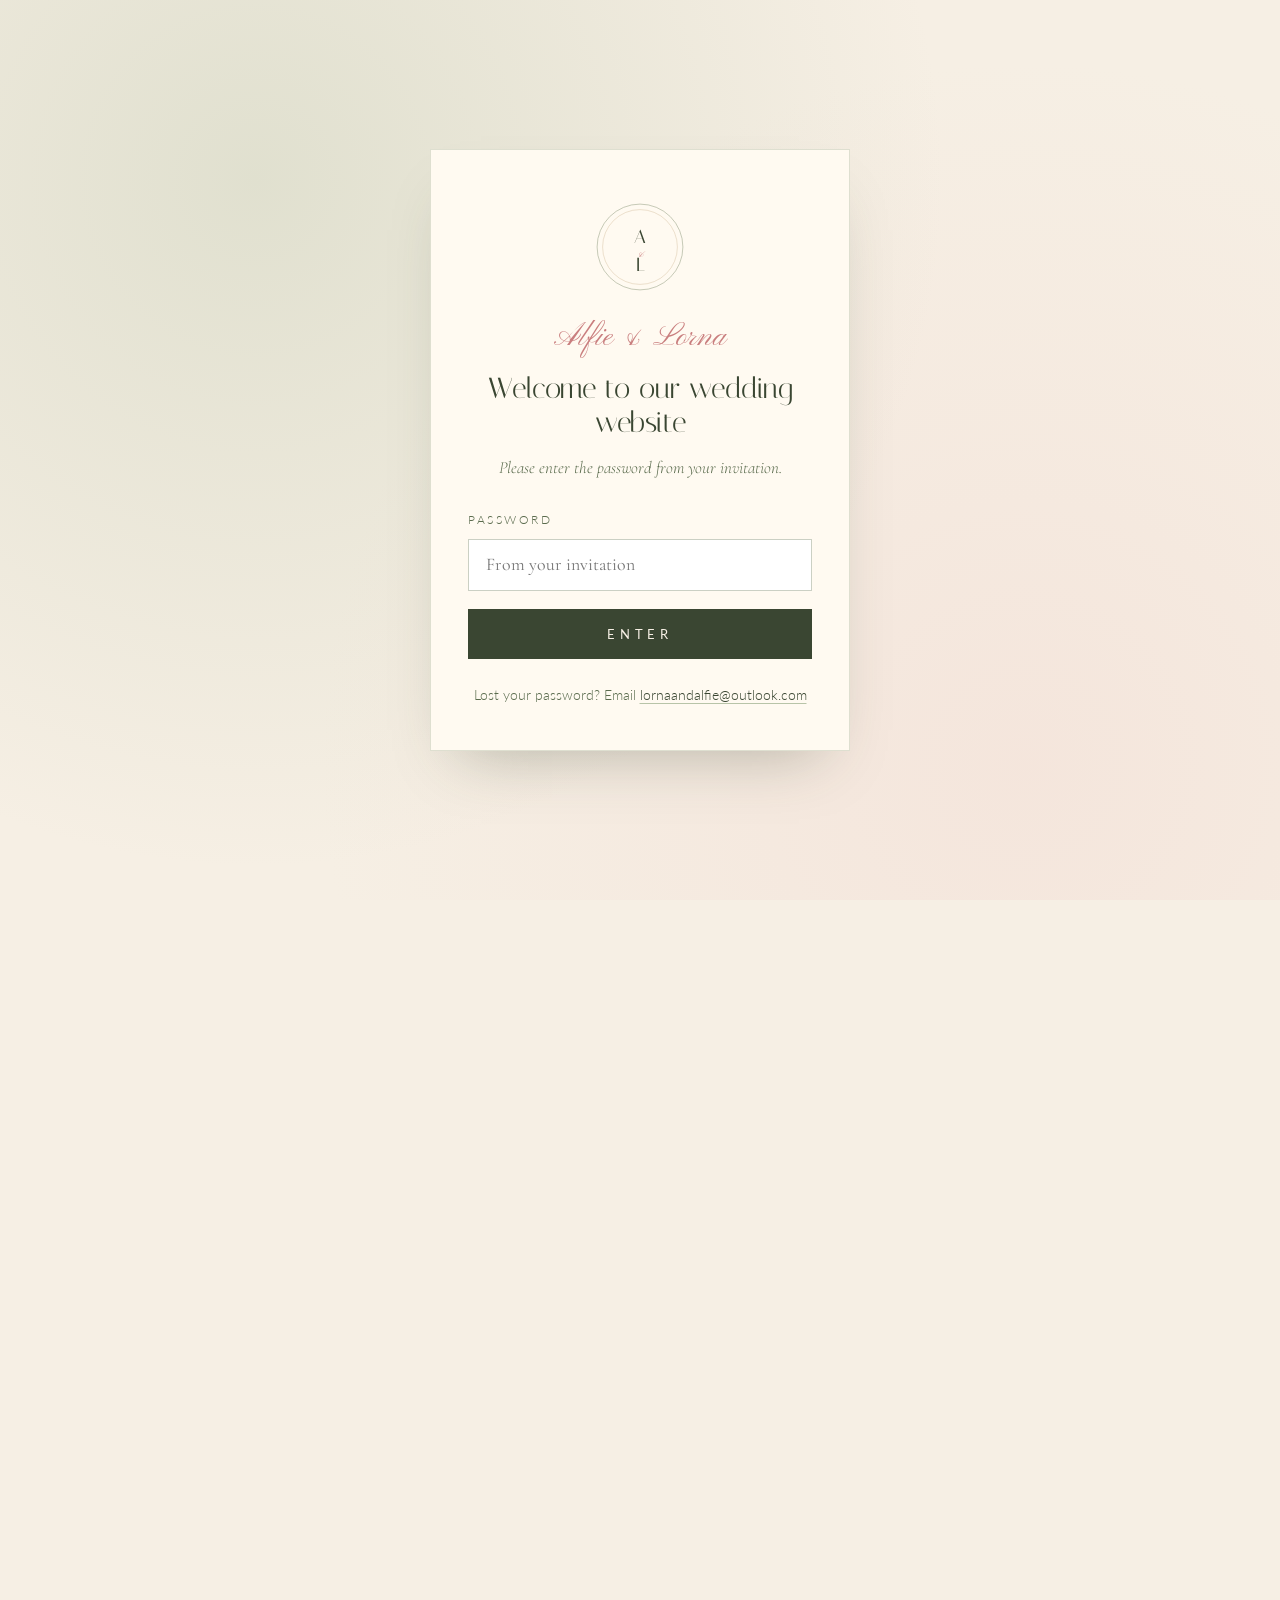
==== commit 4d3b97a5: "Add Gifts page and nav/home links; final Scottish song note at 11pm Co-Authored-By: Claude Sonnet 5." ====
--- a/index.html
+++ b/index.html
@@ -29,7 +29,7 @@
   <link rel="preconnect" href="https://fonts.googleapis.com" />
   <link rel="preconnect" href="https://fonts.gstatic.com" crossorigin />
   <link href="https://fonts.googleapis.com/css2?family=Cormorant+Garamond:ital,wght@0,400;0,500;0,600;1,400&family=Italiana&family=Lato:wght@300;400;700&family=Pinyon+Script&display=swap" rel="stylesheet" />
-  <link rel="stylesheet" href="styles.css?v=20260729-72" />
+  <link rel="stylesheet" href="styles.css?v=20260729-75" />
 
   <script type="application/ld+json">
   {
@@ -146,6 +146,7 @@
             <li><a href="/travel">Travel &amp; Stay</a></li>
             <li><a href="/gallery">Gallery</a></li>
             <li><a href="/dress">Dress Code</a></li>
+            <li><a href="/gifts">Gifts</a></li>
             <li><a href="/faq">FAQs</a></li>
           </ul>
         </li>
@@ -243,7 +244,11 @@
         </a>
         <a class="widget-card reveal" href="/faq">
           <div class="widget-img"><img src="brand_assets/fruin_farm_lamb.jpg" alt="A lamb at Fruin Farm" loading="lazy" /></div>
-          <div class="widget-body"><h3>FAQs &amp; Gifts</h3><p>Children, plus ones, parking and gifts. All the practical questions answered.</p><span class="widget-btn">Read the FAQs →</span></div>
+          <div class="widget-body"><h3>FAQs</h3><p>Children, plus ones and parking. All the practical questions answered.</p><span class="widget-btn">Read the FAQs →</span></div>
+        </a>
+        <a class="widget-card reveal" href="/gifts">
+          <div class="widget-img"><img src="brand_assets/flowers.webp" alt="Flowers" loading="lazy" /></div>
+          <div class="widget-body"><h3>Gifts</h3><p>Your presence is the only present we need. Details if you'd like to contribute.</p><span class="widget-btn">See gift details →</span></div>
         </a>
         <a class="widget-card widget-card-rsvp reveal" href="/rsvp">
           <div class="widget-body"><h3>RSVP</h3><p>Please reply by 1st October. It only takes a minute.</p><span class="widget-btn widget-btn-light">RSVP now →</span></div>
@@ -404,7 +409,7 @@
     </footer>
   </main>
 
-  <script src="guests.js?v=20260729-5"></script>
-  <script src="app.js?v=20260729-27"></script>
+  <script src="guests.js?v=20260729-8"></script>
+  <script src="app.js?v=20260729-30"></script>
 </body>
 </html>
--- a/styles.css
+++ b/styles.css
@@ -308,6 +308,8 @@
   gap: 1.8rem;
   margin: 0;
   padding: 0;
+  position: relative;
+  z-index: 3;              /* always above the centred countdown so links stay clickable */
 }
 .topnav a {
   position: relative;
@@ -2609,6 +2611,7 @@
 }
 .widget-card:hover .widget-btn { background: var(--blush-deep); }
 .widget-card-rsvp {
+  grid-column: 1 / -1;  /* full-width banner closes the grid whatever the column count */
   background: var(--forest);
   justify-content: center;
   text-align: center;
@@ -2844,6 +2847,13 @@
 }
 .nav-drop-menu li { display: block; margin: 0; }
 .nav-drop-menu[hidden] { display: none !important; }
+/* `.topnav ul { position: relative }` (0,1,1) out-ranks `.nav-drop-menu` (0,1,0), which
+   turned the panel into an in-flow, relatively-offset box: it stretched the fixed nav
+   to ~325px and the panel opened hundreds of px down the page. Re-assert absolute
+   with higher specificity on desktop only (mobile keeps its static in-drawer list). */
+@media (min-width: 901px) {
+  .topnav .nav-dropdown .nav-drop-menu { position: absolute; }
+}
 .nav-drop-menu li a {
   display: block;
   padding: 0.6rem 1.1rem;
@@ -2888,6 +2898,8 @@
   left: 50%;
   transform: translateX(-50%);
   margin: 0;
+  z-index: 1;
+  pointer-events: none;    /* purely informational — never intercept nav clicks */
 }
 @media (max-width: 900px) {
   .nav-countdown { position: static; transform: none; margin: 0 0.4rem; }
